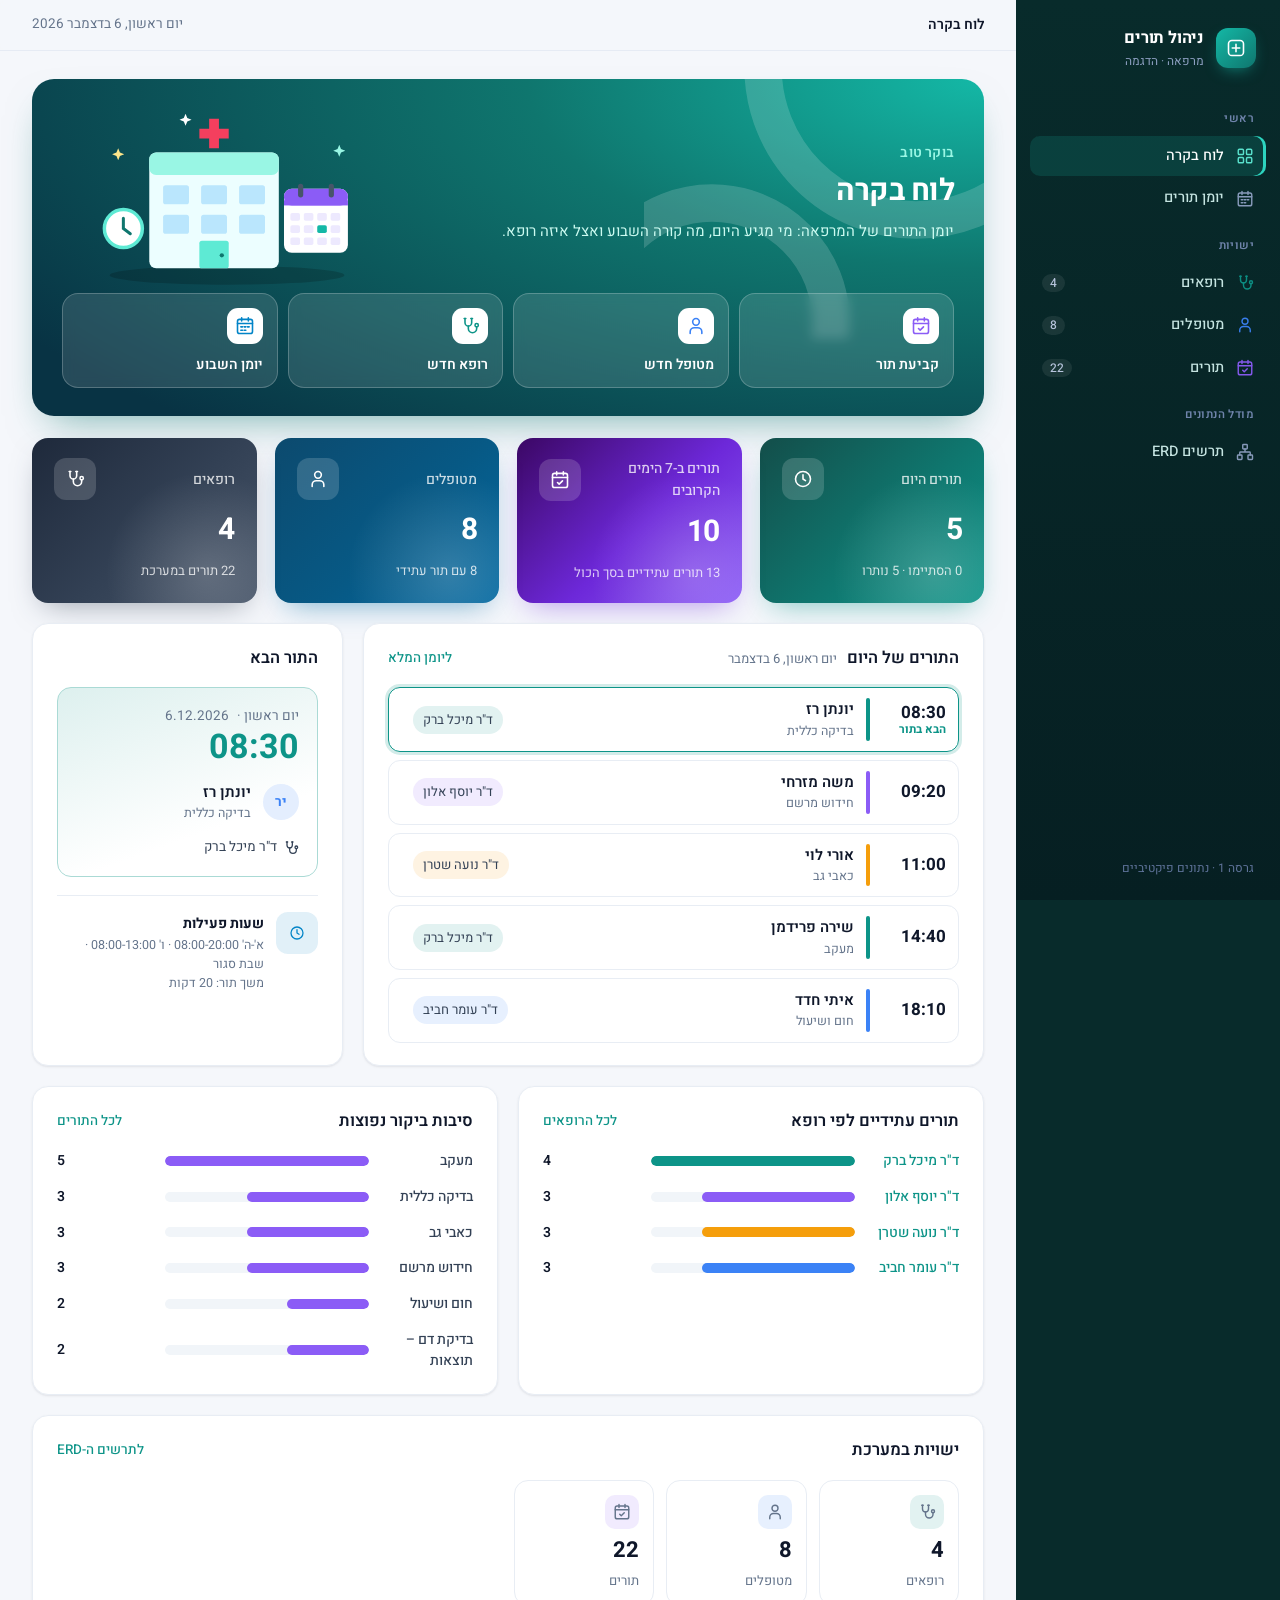
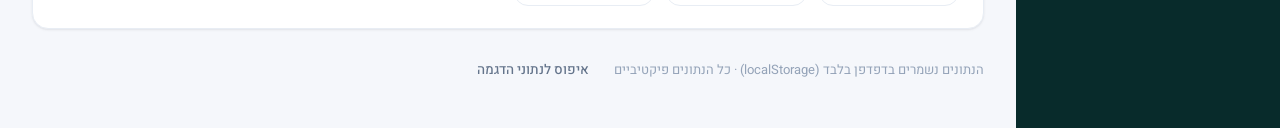
==== index.html @ 406b699a "אפליקציית ניהול תורים למרפאה (רופא, מטופל, תור) + תרשים ERD Co-Authored-By: Claude Opus 5.5 <noreply" ====
<!DOCTYPE html>
<html lang="he" dir="rtl">
<head>
  <meta charset="UTF-8">
  <meta name="app-version" content="1">
  <meta name="viewport" content="width=device-width, initial-scale=1">
  <title>ניהול תורים – מרפאה</title>
  <link rel="preconnect" href="https://fonts.googleapis.com">
  <link rel="preconnect" href="https://fonts.gstatic.com" crossorigin>
  <link href="https://fonts.googleapis.com/css2?family=Heebo:wght@400;500;600;700&display=swap" rel="stylesheet">
  <link rel="stylesheet" href="assets/style.css?v=1">
  <link rel="icon" href="data:image/svg+xml,%3Csvg xmlns='http://www.w3.org/2000/svg' viewBox='0 0 24 24'%3E%3Crect width='24' height='24' rx='6' fill='%230d9488'/%3E%3Cpath d='M12 6.5v11M6.5 12h11' stroke='white' stroke-width='2.6' stroke-linecap='round'/%3E%3C/svg%3E">
</head>
<body>
<div class="app">
  <aside class="sidebar" id="sidebar"></aside>
  <div class="scrim"></div>
  <div class="main">
    <header class="header">
      <button class="icon-btn menu-btn" id="menuBtn" type="button" aria-label="תפריט"></button>
      <nav class="crumbs" id="crumbs"></nav>
      <span class="spacer"></span>
      <span class="today" id="today"></span>
    </header>
    <main class="content" id="view"></main>
  </div>
</div>

<dialog id="dlg">
  <form id="dlgForm" novalidate>
    <div class="dlg-head"><span class="tile" id="dlgTile"></span><h3 id="dlgTitle" tabindex="-1" autofocus style="outline:none"></h3></div>
    <div class="dlg-body" id="dlgBody"></div>
    <div class="dlg-foot">
      <button class="btn primary" type="submit" id="dlgSave">שמירה</button>
      <button class="btn ghost" type="button" id="dlgCancel">ביטול</button>
      <span class="form-msg" id="formMsg" role="alert"></span>
      <span class="more-hint" aria-hidden="true">גללו לשדות נוספים ↓</span>
    </div>
  </form>
</dialog>
<div class="toast" id="toast" role="status"></div>

<script src="assets/schema.js?v=1"></script>
<script src="assets/illustrations.js?v=1"></script>
<script src="assets/shell.js?v=1"></script>
<script src="assets/app.js?v=1"></script>
</body>
</html>
---- assets/style.css ----
[hidden]{display:none!important}
:root{
  --bg:#f5f7fb; --surface:#fff; --ink:#0f172a; --ink-2:#334155; --muted:#64748b; --faint:#94a3b8;
  --line:#e8edf4; --line-2:#dbe3ee;
  --side:#0b1730; --side-2:#13254a; --side-ink:#c7d2e6;
  --primary:#2563eb; --primary-600:#1d4ed8; --primary-50:#eff5ff;
  --good:#16a34a; --bad:#e11d48; --warn:#d97706;
  --r:16px; --r-sm:10px;
  --sh-1:0 1px 2px rgba(15,23,42,.04),0 1px 3px rgba(15,23,42,.06);
  --sh-2:0 4px 24px -6px rgba(15,23,42,.10),0 2px 6px rgba(15,23,42,.04);
  --side-w:264px;
}
*{box-sizing:border-box}
html,body{margin:0;height:100%}
body{font-family:"Heebo",system-ui,-apple-system,"Segoe UI",Arial,sans-serif;background:var(--bg);color:var(--ink);
  direction:rtl;text-align:right;font-size:15px;line-height:1.55;-webkit-font-smoothing:antialiased}
a{color:var(--primary);text-decoration:none}
button,input,select{font:inherit;color:inherit}
.ltr{direction:ltr;unicode-bidi:isolate;display:inline-block}
.muted{color:var(--muted)}
.num{font-variant-numeric:tabular-nums}

/* ================= App shell ================= */
.app{display:grid;grid-template-columns:var(--side-w) 1fr;min-height:100vh;min-height:100dvh;background:linear-gradient(to left,var(--side) var(--side-w),transparent var(--side-w))}
.sidebar{background:linear-gradient(180deg,var(--side) 0%,#0d1d3d 100%);color:var(--side-ink);
  position:sticky;top:0;height:100vh;height:100dvh;overflow-y:auto;overscroll-behavior:contain;padding:22px 14px;display:flex;flex-direction:column;gap:2px}
.brand{display:flex;align-items:center;gap:12px;color:#fff;padding:4px 10px 22px}
.brand-mark{width:40px;height:40px;border-radius:12px;display:grid;place-items:center;color:#fff;
  background:linear-gradient(135deg,#3b82f6,#6366f1);box-shadow:0 6px 18px -4px rgba(59,130,246,.55)}
.brand b{display:block;font-size:16.5px;font-weight:700;letter-spacing:-.2px}
.brand small{display:block;font-size:12px;color:#8ea0c2}
.nav-sec{font-size:11.5px;font-weight:600;letter-spacing:.4px;color:#6f84ab;padding:16px 12px 6px}
.nav-item{display:flex;align-items:center;gap:12px;padding:9px 12px;border-radius:10px;color:var(--side-ink);font-weight:500;font-size:14.5px;transition:background .15s,color .15s}
.nav-item:hover{background:rgba(255,255,255,.06);color:#fff}
.nav-item.active{background:rgba(59,130,246,.16);color:#fff;box-shadow:inset -3px 0 0 #60a5fa}
.nav-ic{display:grid;place-items:center;color:var(--c,#8ea0c2);opacity:.95}
.nav-item.active .nav-ic{color:#93c5fd}
.nav-count{margin-inline-start:auto;font-size:12px;background:rgba(255,255,255,.08);color:#b8c5dd;border-radius:999px;padding:0 8px;font-variant-numeric:tabular-nums}
.side-foot{margin-top:auto;font-size:12px;color:#5f739a;padding:18px 12px 0}

.main{min-width:0;display:flex;flex-direction:column}
.header{position:sticky;top:0;z-index:15;display:flex;align-items:center;gap:14px;padding:14px 32px;
  background:rgba(245,247,251,.82);backdrop-filter:saturate(1.4) blur(10px);-webkit-backdrop-filter:saturate(1.4) blur(10px);border-bottom:1px solid rgba(219,227,238,.6)}
.crumbs{display:flex;align-items:center;gap:6px;font-size:14px;color:var(--muted);min-width:0}
.crumbs a{color:var(--muted)} .crumbs a:hover{color:var(--ink)}
.crumbs b{color:var(--ink);font-weight:600;white-space:nowrap;overflow:hidden;text-overflow:ellipsis}
.crumbs svg{transform:scaleX(-1);color:var(--faint)}
.header .spacer{flex:1}
.today{font-size:13.5px;color:var(--muted)}
.menu-btn{display:none}
.content{padding:28px 32px 40px;max-width:1360px;width:100%}
.scrim{display:none}

/* ================= Typography / page head ================= */
.page-head{display:flex;align-items:flex-end;gap:16px;flex-wrap:wrap;margin-bottom:22px}
.page-head h1{margin:0;font-size:28px;font-weight:700;letter-spacing:-.4px;line-height:1.2}
.page-head p{margin:6px 0 0;color:var(--muted);max-width:760px}
.page-head .actions{margin-inline-start:auto;display:flex;gap:10px;align-items:center;flex-wrap:wrap}
.eyebrow{display:inline-flex;align-items:center;gap:8px;font-size:13px;font-weight:600;color:var(--c,var(--primary));margin-bottom:6px}
.eyebrow .tile{width:28px;height:28px}

/* ================= Cards ================= */
.card{background:var(--surface);border:1px solid var(--line);border-radius:var(--r);box-shadow:var(--sh-1);padding:22px 24px;margin-bottom:20px}
.card-head{display:flex;align-items:center;gap:10px;margin-bottom:16px}
.card-head h2{margin:0;font-size:16.5px;font-weight:600}
.card-head .sub{font-size:13px;color:var(--muted)}
.card-head .more{margin-inline-start:auto;font-size:13.5px;font-weight:500}
.card.flush{padding:0;overflow:hidden}
.tile{width:42px;height:42px;border-radius:12px;display:grid;place-items:center;flex:none;
  color:var(--c,var(--primary));background:color-mix(in srgb,var(--c,var(--primary)) 12%,#fff)}

/* KPI */
.kpis{display:grid;grid-template-columns:repeat(4,minmax(0,1fr));gap:18px;margin-bottom:20px}
.kpi{background:var(--surface);border:1px solid var(--line);border-radius:var(--r);box-shadow:var(--sh-1);padding:20px 22px;display:flex;flex-direction:column;gap:14px;color:var(--ink);position:relative;overflow:hidden}
a.kpi:hover{box-shadow:var(--sh-2);border-color:var(--line-2)}
.kpi .top{display:flex;align-items:center;justify-content:space-between}
.kpi .lbl{color:var(--muted);font-size:14px;font-weight:500}
.kpi .val{font-size:30px;font-weight:700;letter-spacing:-.6px;line-height:1.1;font-variant-numeric:tabular-nums}
.kpi .foot{font-size:13px;color:var(--muted)}
.kpi.hero{background:linear-gradient(135deg,#1e3a8a 0%,#2563eb 55%,#4f46e5 100%);color:#fff;border:0;box-shadow:0 12px 30px -12px rgba(37,99,235,.6)}
.kpi.hero .lbl,.kpi.hero .foot{color:rgba(255,255,255,.78)}
.kpi.hero .tile{background:rgba(255,255,255,.16);color:#fff}
.kpi.hero::after{content:"";position:absolute;inset:auto -60px -80px auto;width:220px;height:220px;border-radius:50%;background:radial-gradient(circle,rgba(255,255,255,.18),transparent 65%)}

.grid{display:grid;gap:20px}
.grid.c2{grid-template-columns:1fr 1fr}
.grid.c32{grid-template-columns:3fr 2fr}

/* entity strip */
.ent-strip{display:grid;grid-template-columns:repeat(6,minmax(0,1fr));gap:12px}
.ent-chip{display:flex;flex-direction:column;gap:10px;padding:14px;border:1px solid var(--line);border-radius:14px;color:var(--ink);transition:.15s}
.ent-chip:hover{border-color:color-mix(in srgb,var(--c) 40%,#fff);background:color-mix(in srgb,var(--c) 4%,#fff)}
.ent-chip .tile{width:34px;height:34px;border-radius:10px}
.ent-chip b{font-size:22px;font-weight:700;line-height:1}
.ent-chip span{font-size:13px;color:var(--muted)}

/* bars */
.bars{display:flex;flex-direction:column;gap:14px}
.bar-row{display:grid;grid-template-columns:92px 1fr auto;align-items:center;gap:12px;font-size:14px}
.bar-row .name{color:var(--ink-2);font-weight:500}
.bar-track{display:block;height:10px;background:#f1f5f9;border-radius:999px;overflow:hidden}
.bar-fill{display:block;height:100%;border-radius:999px;background:var(--c,var(--primary));min-width:4px;transition:width .6s cubic-bezier(.2,.8,.2,1)}
.bar-row .v{font-weight:600;font-variant-numeric:tabular-nums;min-width:96px;text-align:left}
.bar-row:hover .bar-fill{filter:brightness(.92)}

/* people list */
.plist{display:flex;flex-direction:column}
.prow{display:flex;align-items:center;gap:12px;padding:11px 0;border-top:1px solid var(--line);color:var(--ink)}
.prow:first-child{border-top:0}
.prow:hover .pname{color:var(--primary)}
.pname{font-weight:600}
.psub{font-size:12.5px;color:var(--muted)}
.prow .amt{margin-inline-start:auto;font-weight:600;font-variant-numeric:tabular-nums}
.avatar{width:36px;height:36px;border-radius:50%;display:grid;place-items:center;font-size:13.5px;font-weight:700;flex:none;
  color:var(--c,#3b82f6);background:color-mix(in srgb,var(--c,#3b82f6) 14%,#fff)}

/* ================= Buttons & inputs ================= */
.btn{border:1px solid var(--line-2);background:#fff;color:var(--ink);padding:9px 16px;border-radius:var(--r-sm);cursor:pointer;font-weight:500;font-size:14.5px;
  display:inline-flex;align-items:center;gap:8px;box-shadow:var(--sh-1);transition:.15s;white-space:nowrap}
.btn:hover{background:#f8fafc;border-color:#cbd5e1}
.btn.primary{background:var(--primary);border-color:var(--primary);color:#fff;box-shadow:0 4px 12px -4px rgba(37,99,235,.55)}
.btn.primary:hover{background:var(--primary-600)}
.btn.danger{color:var(--bad)} .btn.danger:hover{background:#fff1f2;border-color:#fecdd3}
.btn.sm{padding:6px 12px;font-size:13.5px}
.btn.ghost{background:transparent;box-shadow:none;border-color:transparent;color:var(--muted)}
.btn.ghost:hover{background:#eef2f7;color:var(--ink)}
.icon-btn{border:0;background:transparent;cursor:pointer;width:34px;height:34px;border-radius:9px;color:var(--faint);display:inline-grid;place-items:center;transition:.15s}
.icon-btn:hover{background:#eef2f7;color:var(--ink)}
.icon-btn.del:hover{background:#fff1f2;color:var(--bad)}
.search{position:relative;display:flex}
.search input{border:1px solid var(--line-2);border-radius:var(--r-sm);padding:9px 40px 9px 14px;min-width:260px;background:#fff;box-shadow:var(--sh-1);outline:0;transition:.15s}
.search input:focus{border-color:#93b4f5;box-shadow:0 0 0 4px rgba(37,99,235,.12)}
.search svg{position:absolute;right:13px;top:50%;transform:translateY(-50%);color:var(--faint)}

/* ================= Tables ================= */
.table-wrap{overflow-x:auto}
table.data{width:100%;border-collapse:separate;border-spacing:0;font-size:14.5px}
table.data th{background:#f8fafc;color:var(--muted);font-weight:600;font-size:12.5px;letter-spacing:.2px;text-align:right;padding:12px 18px;border-bottom:1px solid var(--line);white-space:nowrap}
table.data td{padding:13px 18px;border-bottom:1px solid var(--line);white-space:nowrap;vertical-align:middle}
table.data tbody tr:last-child td{border-bottom:0}
table.data tbody tr[data-go]{cursor:pointer;transition:background .12s}
table.data tbody tr[data-go]:hover{background:#f8fbff}
table.data td.actions{width:1%;text-align:left}
table.data td.actions .icon-btn{opacity:.55;transition:.15s}
table.data tr:hover td.actions .icon-btn,table.data td.actions .icon-btn:focus-visible{opacity:1}
.card table.data th:first-child,.card table.data td:first-child{padding-inline-start:24px}
.cell-main{display:flex;align-items:center;gap:10px;font-weight:600}
.key-ic{font-size:10px;border-radius:5px;padding:1px 5px;margin-inline-start:6px;font-weight:700;letter-spacing:.3px;vertical-align:1px}
.key-ic.pk{background:#fef3c7;color:#92400e}
.key-ic.fk{background:#e0e7ff;color:#3730a3}
.chip{display:inline-flex;align-items:center;gap:6px;color:var(--ink-2);font-size:14px;font-weight:500;padding:3px 10px 3px 12px;border-radius:999px;background:#f1f5f9;border:1px solid transparent;transition:.15s}
.chip::before{content:"";width:7px;height:7px;border-radius:50%;background:var(--c,#94a3b8)}
.chip:hover{border-color:color-mix(in srgb,var(--c) 45%,#fff);background:color-mix(in srgb,var(--c) 7%,#fff)}
.tag{display:inline-flex;align-items:center;gap:6px;font-size:13px;font-weight:500;padding:2px 10px;border-radius:999px;background:#f1f5f9;color:var(--ink-2)}
.tag.ok{background:#ecfdf3;color:#15803d}.tag.ok::before,.tag.bad::before,.tag.mid::before{content:"";width:6px;height:6px;border-radius:50%;background:currentColor}
.tag.bad{background:#fff1f2;color:#be123c}.tag.mid{background:#fffbeb;color:#b45309}
.pos{color:var(--good)} .neg{color:var(--bad)}
.empty{padding:44px;text-align:center;color:var(--muted)}
.count-pill{font-size:12.5px;background:#f1f5f9;color:var(--muted);padding:2px 10px;border-radius:999px;font-weight:500}
.rel-badges{display:flex;gap:8px;flex-wrap:wrap;margin-top:12px}
.rel-badge{font-size:13px;background:#fff;border:1px solid var(--line-2);border-radius:999px;padding:3px 12px;color:var(--ink-2)}
.rel-badge b{color:var(--ink);font-weight:600}

/* ================= Detail ================= */
.detail-hero{display:flex;align-items:center;gap:18px}
.detail-hero .avatar,.detail-hero .tile{width:56px;height:56px;border-radius:16px;font-size:20px}
.attr-grid{display:grid;grid-template-columns:repeat(auto-fill,minmax(200px,1fr));gap:0;border:1px solid var(--line);border-radius:12px;overflow:hidden}
.attr{padding:14px 18px;border-bottom:1px solid var(--line);border-inline-start:1px solid var(--line);margin-inline-start:-1px;margin-bottom:-1px}
.attr .k{font-size:12.5px;color:var(--muted);margin-bottom:3px}
.attr .v{font-weight:500;font-size:15.5px}

/* ================= Dialog ================= */
dialog{border:0;border-radius:20px;padding:0;width:min(580px,94vw);--dlg-max:90vh;max-height:var(--dlg-max);box-shadow:0 30px 80px -20px rgba(15,23,42,.45);overflow:hidden}
@supports (height:1svh){dialog{--dlg-max:90svh}}
dialog>form{display:flex;flex-direction:column;max-height:var(--dlg-max)}
dialog::backdrop{background:rgba(15,23,42,.45);backdrop-filter:blur(3px)}
dialog[open]{animation:pop .18s ease-out}
@keyframes pop{from{opacity:0;transform:translateY(8px) scale(.98)}to{opacity:1;transform:none}}
.dlg-head{padding:22px 26px 6px;display:flex;align-items:center;gap:12px}
.dlg-head h3{margin:0;font-size:19px}
.dlg-body{padding:16px 26px 20px;display:grid;grid-template-columns:1fr 1fr;gap:14px 18px;flex:1 1 auto;min-height:0;overflow-y:auto;-webkit-overflow-scrolling:touch;overscroll-behavior:contain}
.dlg-foot{padding:14px 26px 20px;display:flex;gap:10px;align-items:center;flex-wrap:wrap;position:relative;background:#fff;border-top:1px solid transparent;transition:border-color .2s}
dialog.has-more .dlg-foot{border-top-color:var(--line)}
dialog.has-more .dlg-foot::before{content:"";position:absolute;inset:-36px 0 auto 0;height:36px;background:linear-gradient(to top,rgba(255,255,255,.96),rgba(255,255,255,0));pointer-events:none}
.more-hint{display:none;position:absolute;top:-30px;left:50%;transform:translateX(-50%);font-size:12px;font-weight:600;color:var(--primary);background:#eff5ff;border-radius:999px;padding:2px 10px;pointer-events:none}
dialog.has-more .more-hint{display:block}
.field{display:flex;flex-direction:column;gap:6px}
.field label{font-size:13.5px;font-weight:600;color:var(--ink-2)}
.field label .req{color:var(--bad)}
.field input,.field select{border:1px solid var(--line-2);border-radius:10px;padding:10px 12px;background:#fff;width:100%;min-height:44px;outline:0;transition:.15s}
.field select{-webkit-appearance:none;appearance:none;padding-left:36px;cursor:pointer;
  background:#fff url("data:image/svg+xml,%3Csvg xmlns='http://www.w3.org/2000/svg' width='16' height='16' viewBox='0 0 24 24' fill='none' stroke='%2394a3b8' stroke-width='2' stroke-linecap='round'%3E%3Cpath d='m6 9 6 6 6-6'/%3E%3C/svg%3E") no-repeat left 12px center}
.field input:focus,.field select:focus{border-color:#93b4f5;box-shadow:0 0 0 4px rgba(37,99,235,.12)}
.field input[readonly],.field select:disabled{background:#f8fafc;color:var(--muted)}
.field .hint{font-size:12px;color:var(--faint)}
.field .err{font-size:12.5px;color:var(--bad)}
.form-msg{margin-inline-start:auto;align-self:center;color:var(--bad);font-size:14px;font-weight:600}
.field.invalid input,.field.invalid select{border-color:#fda4af;background-color:#fff5f6}
.field.invalid input:focus,.field.invalid select:focus{box-shadow:0 0 0 4px rgba(225,29,72,.12)}
.field .err:empty{display:none}
.field .err{font-weight:500}
dialog.shake{animation:shake .35s}
@keyframes shake{20%,60%{transform:translateX(-6px)}40%,80%{transform:translateX(6px)}}

/* ================= Toast ================= */
.toast{position:fixed;bottom:26px;left:50%;transform:translate(-50%,16px);background:#0f172a;color:#fff;padding:12px 20px;border-radius:12px;opacity:0;pointer-events:none;transition:.25s;z-index:60;max-width:92vw;box-shadow:var(--sh-2);font-size:14.5px}
.toast.show{opacity:1;transform:translate(-50%,0)}
.toast.err{background:#9f1239}

.foot-note{display:flex;gap:12px;align-items:center;flex-wrap:wrap;color:var(--faint);font-size:13px;padding:4px 0 0}

/* ================= ERD ================= */
.erd-toolbar{display:flex;gap:8px;align-items:center;flex-wrap:wrap;margin-bottom:14px}
.erd-legend{display:flex;flex-wrap:wrap;gap:10px 22px;align-items:center;font-size:13.5px;color:var(--muted)}
.erd-legend .item{display:flex;align-items:center;gap:8px}
.erd-toolbar .spacer{flex:1}
.erd-canvas{overflow:auto;border:1px solid var(--line);border-radius:14px;
  background:radial-gradient(circle,#dde5f0 1px,transparent 1.2px) 0 0/22px 22px,#fafcff}
.erd-canvas svg{display:block;margin:0 auto}
.sel-bar{display:flex;align-items:center;gap:12px;margin-top:14px;font-size:14px;color:var(--muted);min-height:34px}
.sel-bar .dot{width:8px;height:8px;border-radius:50%;background:var(--primary);flex:none}
svg .ent rect.box{stroke-width:2.2}
svg .ent text{font-weight:700;font-size:16px}
svg .rel polygon{stroke-width:2.2}
svg .rel text{font-size:14px;font-weight:700}
svg .attr ellipse{stroke-width:1.8}
svg .attr text{font-size:13px;fill:#1f2a1a}
svg .attr.pk text{text-decoration:underline;font-weight:700;fill:#0f172a}
svg .ln{stroke:#555;stroke-width:2.2;fill:none}
svg .ln.attr-ln{stroke:#cfcfcf;stroke-width:1.3}
svg .card-b rect{fill:#0f172a}
svg .card-b text{font-size:11.5px;font-weight:700;fill:#fff}
svg .role{font-size:13px;fill:#2b4f9e;font-style:italic;font-weight:500}
svg .mm{direction:ltr;unicode-bidi:bidi-override;font-size:15px;font-weight:700;fill:#a2332a;paint-order:stroke;stroke:#fbfcfe;stroke-width:4px;stroke-linejoin:round}
.rel-type.mmc{background:#fdf0ee;color:#a2332a;unicode-bidi:bidi-override}
svg g.clickable{cursor:pointer}
svg g.clickable:hover rect.box,svg g.clickable:hover polygon{filter:brightness(.96)}
svg.focus .dim{opacity:.12;transition:opacity .2s}
svg.no-attrs .attr,svg.no-attrs .attr-ln{display:none}
.schema-grid{display:grid;grid-template-columns:repeat(auto-fill,minmax(260px,1fr));gap:16px}
.schema-tbl{border:1px solid var(--line);border-radius:14px;overflow:hidden;background:#fff}
.schema-tbl .h{padding:12px 16px;display:flex;align-items:center;gap:10px;border-bottom:1px solid var(--line);background:color-mix(in srgb,var(--c) 6%,#fff)}
.schema-tbl .h .tile{width:30px;height:30px;border-radius:9px}
.schema-tbl .h b{font-size:15px}
.schema-tbl .h small{margin-inline-start:auto;color:var(--faint);font-size:11.5px;letter-spacing:.4px;direction:ltr}
.schema-tbl ul{list-style:none;margin:0;padding:6px 0}
.schema-tbl li{padding:7px 16px;display:flex;gap:6px;align-items:center;font-size:14px}
.schema-tbl li .key-ic{margin:0}
.schema-tbl li .ref{margin-inline-start:auto;font-size:12.5px;color:var(--faint)}
.rel-type{font-size:12.5px;font-weight:600;padding:2px 9px;border-radius:6px;background:#eef2ff;color:#4338ca;direction:ltr;display:inline-block}
table.rels td{white-space:normal;vertical-align:top}
.ent-pair{display:flex;align-items:center;gap:6px;flex-wrap:wrap}

/* ================= Responsive ================= */
@media (max-width:1180px){
  .kpis{grid-template-columns:repeat(2,minmax(0,1fr))}
  .ent-strip{grid-template-columns:repeat(3,minmax(0,1fr))}
  .grid.c32{grid-template-columns:1fr}
}
@media (max-width:900px){
  .app{grid-template-columns:1fr;background:none;overflow-x:clip}
  .sidebar{position:fixed;inset:0 0 0 auto;width:min(290px,84vw);z-index:40;transform:translateX(105%);transition:transform .25s ease;box-shadow:-10px 0 40px rgba(0,0,0,.25)}
  .app.nav-open .sidebar{transform:none}
  .app.nav-open .scrim{display:block;position:fixed;inset:0;background:rgba(15,23,42,.4);z-index:35}
  .menu-btn{display:inline-grid}
  .header{padding:12px 16px}
  .today{display:none}
  .content{padding:18px 16px 32px}
  .grid.c2{grid-template-columns:1fr}
  .page-head h1{font-size:23px}
  .page-head .actions{width:100%}
  .page-head .actions .search{flex:1}
  .search input{min-width:0;width:100%}
  .dlg-body{grid-template-columns:1fr}
  .card{padding:18px}
}
@media (max-width:560px){
  .kpis{grid-template-columns:1fr 1fr;gap:12px}
  .kpi{padding:16px}
  .kpi .val{font-size:22px}
  .ent-strip{grid-template-columns:repeat(2,minmax(0,1fr))}
  .bar-row{grid-template-columns:72px 1fr auto}
  .bar-row .v{min-width:0}
}

/* ================= FX card ================= */
.grid.c3{grid-template-columns:1fr 1fr 1fr}
.fx-list{display:flex;flex-direction:column}
.fx-row{display:flex;align-items:center;gap:12px;padding:10px 0;border-top:1px solid var(--line)}
.fx-row:first-child{border-top:0;padding-top:0}
.fx-sym{width:36px;height:36px;border-radius:10px;display:grid;place-items:center;font-weight:700;font-size:16px;color:#1d4ed8;background:#eff5ff;flex:none}
.fx-name{font-weight:600;font-size:14.5px}
.fx-rate{margin-inline-start:auto;font-weight:700;font-size:17px}
.fx-exp{margin-top:12px;padding:10px 12px;background:#f8fafc;border-radius:10px;font-size:13.5px}
.fx-foot{margin-top:12px;font-size:12.5px;color:var(--muted);line-height:1.7}
.fx-foot .faint{color:var(--faint)} .fx-foot a{color:var(--muted);text-decoration:underline}
.live{margin-inline-start:auto;font-size:12px;font-weight:600;color:var(--muted);display:inline-flex;align-items:center;gap:6px}
.live::before{content:"";width:9px;height:9px;border-radius:50%}
.live.on::before{background:#22c55e;box-shadow:0 0 0 4px rgba(34,197,94,.18);animation:pulse 2s infinite}
.live.off::before{background:#ef4444;box-shadow:0 0 0 4px rgba(239,68,68,.16)}
@keyframes pulse{50%{box-shadow:0 0 0 7px rgba(34,197,94,0)}}
.skel{display:inline-block;width:64px;height:14px;border-radius:6px;background:linear-gradient(90deg,#eef2f7,#f8fafc,#eef2f7);background-size:200% 100%;animation:sk 1.2s infinite}
@keyframes sk{to{background-position:-200% 0}}
@media (max-width:1180px){.grid.c3{grid-template-columns:1fr 1fr}.grid.c3 .fx-card{grid-column:1/-1}}
@media (max-width:900px){.grid.c3{grid-template-columns:1fr}}

.field.valid input,.field.valid select{border-color:#86efac}
.field.valid label::after{content:" ✓";color:#16a34a;font-weight:700}
.upd-bar{position:fixed;top:12px;left:50%;transform:translateX(-50%);z-index:80;background:#0f172a;color:#fff;border-radius:12px;padding:8px 10px 8px 16px;display:flex;gap:12px;align-items:center;box-shadow:var(--sh-2);font-size:14px;max-width:94vw}
@media (max-width:900px){
  /* בנייד: חלון צמוד לראש המסך, בגובה החלק הגלוי בלבד (svh = בלי סרגלי הדפדפן),
     כך שכפתורי השמירה לעולם לא מוסתרים מאחורי סרגל הכתובות של Safari */
  dialog{width:calc(100vw - 16px);max-width:calc(100vw - 16px);margin:8px auto auto;border-radius:18px;--dlg-max:calc(100vh - 16px)}
  @supports (height:1svh){dialog{--dlg-max:calc(100svh - 16px)}}
  .dlg-head{padding:16px 18px 4px}.dlg-body{padding:12px 18px 18px}.dlg-foot{padding:12px 18px 14px}
  .dlg-foot .btn.primary{flex:1;justify-content:center}
  .form-msg{flex-basis:100%;order:-1;margin:0}
}

/* ---- iOS Safari: שדות תאריך ובחירה ---- */
.field input,.field select{min-width:0;max-width:100%;box-sizing:border-box}
.field input[type="date"]{-webkit-appearance:none;appearance:none;display:block;min-height:44px;line-height:1.4;text-align:right}
.field input[type="date"]::-webkit-date-and-time-value{text-align:right;margin:0}
.field input[type="date"]::-webkit-calendar-picker-indicator{margin:0}
.field{min-width:0}
.dlg-body{scroll-padding:12px}
@media (max-width:900px){
  .toast{bottom:auto;top:12px;transform:translate(-50%,-16px)}
  .toast.show{transform:translate(-50%,0)}
  .sidebar{padding-bottom:40px}
  .content{padding-bottom:72px}
  .field input,.field select{font-size:16px}   /* מונע זום אוטומטי של iOS בעת הקלדה */
}

/* ================= Responsive tables ================= */
table.data td{white-space:normal;overflow-wrap:anywhere}
table.data td .num,table.data td.num,table.data .chip,table.data .tag,table.data .rel-type{white-space:nowrap;overflow-wrap:normal}
table.data th{white-space:normal}
@media (max-width:1500px){.grid.c32{grid-template-columns:1fr}}
@media (max-width:1180px) and (min-width:901px){:root{--side-w:224px}.content{padding:24px 22px 40px}}
@media (max-width:1280px){table.data .chip{white-space:normal;text-align:right}}
@media (max-width:1100px){
  table.data th,table.data td{padding:10px 9px}
  .card table.data th:first-child,.card table.data td:first-child{padding-inline-start:18px}
}
/* מסך צר: כל שורה הופכת לכרטיס – שם העמודה מימין והערך לידו */
@media (max-width:700px){
  /* במסך צר הכותרות הופכות לשורת "צ'יפים" למיון */
  table.data thead{display:block;border-bottom:1px solid var(--line);background:#f8fafc}
  table.data thead tr{display:flex;flex-wrap:wrap;gap:6px;padding:10px 14px}
  table.data thead th,.card table.data thead th:first-child{display:inline-flex;align-items:center;border:0;padding:4px 10px;border-radius:999px;background:#fff;border:1px solid var(--line);font-size:12px}
  table.data thead th:empty{display:none}
  table.data,table.data tbody,table.data tr,table.data td{display:block;width:100%}
  table.data tbody tr{padding:12px 16px;border-bottom:1px solid var(--line)}
  table.data tbody tr:last-child{border-bottom:0}
  table.data td,.card table.data td:first-child{border:0;padding:4px 0;display:grid;grid-template-columns:minmax(92px,34%) 1fr;gap:10px;align-items:center;text-align:right}
  table.data td::before{content:attr(data-label);color:var(--muted);font-size:13px;font-weight:500}
  table.data td[data-label=""]{display:flex;gap:4px}
  table.data td[data-label=""]::before{display:none}
  table.data td.actions{opacity:1;width:100%;justify-content:flex-start;margin-top:4px}
  table.data td>*{min-width:0;justify-self:start}
  table.rels td{grid-template-columns:1fr}
  table.rels td::before{font-size:12px}
}

table.data td.actions{white-space:nowrap}
.header .menu-btn{display:none}
@media (max-width:900px){.header .menu-btn{display:inline-grid}}

/* ---- sorting ---- */
table.data th.sortable{cursor:pointer;user-select:none;position:relative}
table.data th.sortable:hover{color:var(--ink);background:#f1f5f9}
table.data th.sortable::after{content:"↕";margin-inline-start:6px;font-size:11px;opacity:.35}
table.data th.sort-asc::after{content:"↑";opacity:1;color:var(--primary)}
table.data th.sort-desc::after{content:"↓";opacity:1;color:var(--primary)}
table.data th.sort-asc,table.data th.sort-desc{color:var(--ink)}
table.data th.sortable:focus-visible{outline:2px solid #93b4f5;outline-offset:-2px}
/* ---- nav sub item ---- */
/* ---- transfer ---- */
.field.full,.xfer-preview.full{grid-column:1/-1}
.xfer-preview{background:#f8fafc;border:1px solid var(--line);border-radius:12px;padding:12px 14px}
.xfer-flow{display:flex;align-items:center;justify-content:space-between;gap:10px}
.xfer-flow span{display:flex;flex-direction:column}
.xfer-flow b{font-size:17px;font-variant-numeric:tabular-nums}
.xfer-flow small{color:var(--muted);font-size:12.5px}
.xfer-flow .arrow{font-size:20px;color:var(--faint)}
.xfer-preview .psub{margin-top:6px}
/* העברה: "לחשבון" ממוקם בדיוק מתחת ל"מחשבון" (באותה עמודה); dense ממלא את המקום הפנוי בעמודה השנייה */
@media (min-width:901px){
  .dlg-body{grid-auto-flow:row dense}
  .dlg-body [data-field="toAccountNo"]{grid-column:2}
}

/* ================= Visual layer ================= */
/* welcome banner */
.welcome{position:relative;overflow:hidden;border-radius:22px;padding:28px 30px;margin-bottom:22px;color:#fff;
  background:radial-gradient(120% 140% at 100% 0%,#3b82f6 0%,#1d4ed8 38%,#1e1b4b 100%);box-shadow:0 18px 40px -18px rgba(30,64,175,.6);
  display:flex;flex-wrap:wrap;align-items:flex-end;justify-content:space-between;gap:22px}
.welcome .wl-text{position:relative;z-index:1}
.welcome .wl-greet{font-size:14px;font-weight:600;color:#bfdbfe;letter-spacing:.2px}
.welcome h1{margin:4px 0 6px;font-size:30px;letter-spacing:-.5px}
.welcome p{margin:0;color:#dbeafe;max-width:520px}
.wl-art{position:absolute;inset:auto 0 0 auto;width:340px;height:340px;left:-60px;top:-80px;opacity:.16;pointer-events:none}
.wl-art circle{fill:none;stroke:#fff;stroke-width:22}
.qa{position:relative;z-index:1;display:grid;grid-template-columns:repeat(4,minmax(0,1fr));gap:10px}
.qa-btn{display:flex;flex-direction:column;align-items:flex-start;gap:10px;min-width:118px;padding:14px 14px 12px;border-radius:16px;cursor:pointer;
  border:1px solid rgba(255,255,255,.22);background:rgba(255,255,255,.12);color:#fff;font-weight:600;font-size:14px;text-align:right;
  backdrop-filter:blur(6px);-webkit-backdrop-filter:blur(6px);transition:transform .15s,background .15s}
.qa-btn:hover{background:rgba(255,255,255,.2);transform:translateY(-2px)}
.qa-btn .tile{width:36px;height:36px;border-radius:11px;background:#fff}
/* grids */
.grid.c21{grid-template-columns:2fr 1fr}
.grid.c12{grid-template-columns:minmax(300px,1fr) 2fr;align-items:stretch;margin-bottom:20px}
.grid.c21,.grid.c2,.grid.c32{margin-bottom:0}
@media (max-width:1180px){.grid.c21,.grid.c12{grid-template-columns:1fr}.qa{grid-template-columns:repeat(2,minmax(0,1fr))}}
@media (max-width:560px){.welcome{padding:22px 18px}.welcome h1{font-size:24px}.qa{width:100%}.qa-btn{min-width:0}}
/* chart */
.chart{position:relative;width:100%}
.chart svg{display:block;overflow:visible}
.ch-grid{stroke:#eef2f7;stroke-width:1}
.ch-y,.ch-x{font-size:11.5px;fill:#94a3b8;font-family:inherit}
.ch-tick{stroke:#cbd5e1}
.ch-line{fill:none;stroke-width:2.2;stroke-linejoin:round}
.ch-dot{fill:#fff;stroke-width:2}
.ch-cross{stroke:#94a3b8;stroke-dasharray:3 3}
.ch-hot{stroke:#fff;stroke-width:3}
.ch-tip{position:absolute;transform:translate(-50%,-100%);background:#0f172a;color:#fff;border-radius:10px;padding:6px 10px;font-size:12.5px;
  pointer-events:none;white-space:nowrap;display:flex;flex-direction:column;align-items:center;box-shadow:var(--sh-2)}
.ch-tip b{font-size:14px;font-variant-numeric:tabular-nums}
.ch-tip span{color:#cbd5e1;font-size:11.5px}
/* bank cards */
.cards-row{display:grid;grid-template-columns:repeat(auto-fill,minmax(250px,1fr));gap:16px}
.bank-card{position:relative;overflow:hidden;display:flex;flex-direction:column;gap:2px;color:#fff;border-radius:18px;padding:18px 20px;min-height:168px;
  box-shadow:0 14px 30px -14px rgba(15,23,42,.5);transition:transform .18s,box-shadow .18s;isolation:isolate}
.bank-card:hover{transform:translateY(-3px);box-shadow:0 20px 36px -16px rgba(15,23,42,.55)}
.bank-card::before{content:"";position:absolute;width:240px;height:240px;border-radius:50%;left:-70px;bottom:-130px;background:rgba(255,255,255,.12);z-index:-1}
.bank-card::after{content:"";position:absolute;width:160px;height:160px;border-radius:50%;left:40px;top:-90px;background:rgba(255,255,255,.08);z-index:-1}
.bc-blue{background:linear-gradient(135deg,#1e40af,#3b82f6)}
.bc-teal{background:linear-gradient(135deg,#0f766e,#14b8a6)}
.bc-violet{background:linear-gradient(135deg,#5b21b6,#8b5cf6)}
.bc-slate{background:linear-gradient(135deg,#0f172a,#475569)}
.bc-top{display:flex;align-items:center;gap:8px;margin-bottom:10px}
.bc-type{font-weight:700;font-size:15px}
.bc-status{font-size:11.5px;font-weight:600;background:rgba(255,255,255,.22);padding:1px 8px;border-radius:999px}
.bc-chip{margin-inline-start:auto;width:34px;height:25px;border-radius:6px;background:linear-gradient(135deg,#fde68a,#d97706);opacity:.9}
.bc-label{font-size:12px;color:rgba(255,255,255,.75)}
.bc-bal{font-size:26px;font-weight:700;letter-spacing:-.4px;font-variant-numeric:tabular-nums}
.bc-no{margin-top:auto;font-size:14px;letter-spacing:2px;color:rgba(255,255,255,.85);text-align:right;font-variant-numeric:tabular-nums}
.bc-foot{display:flex;justify-content:space-between;gap:10px;font-size:12.5px;color:rgba(255,255,255,.8);margin-top:4px}
.bc-foot span:first-child{overflow:hidden;text-overflow:ellipsis;white-space:nowrap}
.bank-card.big{min-height:100%;padding:22px 24px}
.bank-card.big .bc-bal{font-size:32px}
.bc-wrap{display:flex}
.bc-wrap .bank-card{flex:1}
/* mini stats */
.mini-stats{display:grid;grid-template-columns:repeat(3,minmax(0,1fr));gap:14px;margin-bottom:20px}
.mini-stat{display:flex;align-items:center;gap:14px;background:#fff;border:1px solid var(--line);border-radius:16px;padding:16px 18px;box-shadow:var(--sh-1)}
.ms-v{font-size:21px;font-weight:700;font-variant-numeric:tabular-nums;line-height:1.2}
.ms-l{font-size:13px;color:var(--muted)}
@media (max-width:700px){.mini-stats{grid-template-columns:1fr}}
/* entrance animation */
@keyframes rise{from{opacity:0;transform:translateY(10px)}to{opacity:1;transform:none}}
.content>*{animation:rise .4s cubic-bezier(.2,.8,.2,1) both}
.content>*:nth-child(2){animation-delay:.04s}.content>*:nth-child(3){animation-delay:.08s}.content>*:nth-child(4){animation-delay:.12s}
.content>*:nth-child(5){animation-delay:.16s}.content>*:nth-child(n+6){animation-delay:.2s}
@media (prefers-reduced-motion:reduce){.content>*,.live.on::before{animation:none}.bank-card,.qa-btn{transition:none}}

/* ================= Illustrations ================= */
.illus{display:block;width:100%;height:100%}
/* welcome: text | illustration, quick actions below */
.welcome{display:grid;grid-template-columns:1fr minmax(220px,330px);grid-template-areas:"text art" "qa qa";align-items:center;gap:14px 24px}
.welcome .wl-text{grid-area:text}
.welcome .wl-illus{grid-area:art;position:relative;z-index:1;height:190px;margin:-8px 0 -10px}
.welcome .qa{grid-area:qa}
@media (max-width:700px){.welcome{grid-template-columns:1fr;grid-template-areas:"art" "text" "qa"}.welcome .wl-illus{height:140px;margin:0}}
/* list page header with illustration */
.page-head.with-art{position:relative;display:grid;grid-template-columns:1fr auto 170px;grid-template-areas:"text actions art";align-items:end;
  background:linear-gradient(135deg,color-mix(in srgb,var(--c) 9%,#fff),#fff 70%);border:1px solid color-mix(in srgb,var(--c) 18%,var(--line));
  border-radius:20px;padding:20px 24px;box-shadow:var(--sh-1)}
.page-head.with-art>div:not(.ph-art):not(.actions){grid-area:text}
.page-head.with-art .actions{grid-area:actions;align-self:end}
.page-head.with-art .ph-art{grid-area:art;height:118px;margin:-8px 0 -12px}
@media (max-width:1100px){.page-head.with-art{grid-template-columns:1fr 130px;grid-template-areas:"text art" "actions actions"}.page-head.with-art .ph-art{height:96px}}
@media (max-width:560px){.page-head.with-art{grid-template-columns:1fr 92px;padding:16px}.page-head.with-art .ph-art{height:72px;margin:0}}
/* empty state */
.empty .il-empty{width:170px;height:120px;margin:0 auto 6px}
.empty-t{font-weight:600;color:var(--ink);margin-bottom:2px}

/* KPI cards – all gradient, each in its own color (white text, AA contrast) */
.kpi.hero.k-rose{background:linear-gradient(135deg,#881337 0%,#be123c 55%,#e11d48 100%);box-shadow:0 12px 30px -12px rgba(190,18,60,.55)}
.kpi.hero.k-sky{background:linear-gradient(135deg,#0c4a6e 0%,#075985 55%,#0369a1 100%);box-shadow:0 12px 30px -12px rgba(3,105,161,.55)}
.kpi.hero.k-teal{background:linear-gradient(135deg,#134e4a 0%,#115e59 55%,#0f766e 100%);box-shadow:0 12px 30px -12px rgba(15,118,110,.55)}
.kpi.hero .muted{color:rgba(255,255,255,.72)!important}
a.kpi.hero{transition:transform .18s,box-shadow .18s}
a.kpi.hero:hover{transform:translateY(-3px);border-color:transparent}

/* ================= Photos ================= */
.welcome.has-photo{grid-template-columns:1fr;grid-template-areas:"text" "qa";min-height:300px;align-content:end;
  background:#0b1730}
.welcome.has-photo .wl-illus,.welcome.has-photo .wl-art{display:none}
.wl-photo-wrap{position:absolute;inset:0;z-index:0}
.wl-photo{width:100%;height:100%;object-fit:cover;object-position:center 60%;opacity:0;transition:opacity .6s}
.wl-photo.ok{opacity:1}
/* כהות משמאל-לימין בעברית: הטקסט מימין צריך רקע כהה */
.wl-photo-wrap::after{content:"";position:absolute;inset:0;
  background:linear-gradient(270deg,rgba(11,23,48,.92) 0%,rgba(30,58,138,.72) 42%,rgba(30,58,138,.28) 75%,rgba(11,23,48,.35) 100%),
             linear-gradient(0deg,rgba(11,23,48,.75) 0%,rgba(11,23,48,0) 55%)}
.welcome.has-photo .qa-btn{background:rgba(255,255,255,.14);border-color:rgba(255,255,255,.28)}
.welcome.has-photo .qa-btn:hover{background:rgba(255,255,255,.24)}
.ph-art .ph-photo{width:100%;height:100%;object-fit:cover;border-radius:16px;box-shadow:0 10px 24px -12px rgba(15,23,42,.45);opacity:0;transition:opacity .5s}
.ph-art .ph-photo.ok{opacity:1}
.page-head.with-art{grid-template-columns:1fr auto 210px}
.page-head.with-art .ph-art{height:132px;margin:-6px 0 -8px}
@media (max-width:1100px){.page-head.with-art{grid-template-columns:1fr 150px}.page-head.with-art .ph-art{height:100px}}
@media (max-width:560px){.page-head.with-art{grid-template-columns:1fr 96px}.page-head.with-art .ph-art{height:76px}.welcome.has-photo{min-height:0}}
/* v29: הבאנר עם צילום – יותר מקום לנוף, כפתורים קומפקטיים */
.welcome.has-photo{min-height:340px;align-content:space-between;padding:30px 32px 26px}
.welcome.has-photo .wl-photo{object-position:center 88%}
.welcome.has-photo .wl-photo-wrap::after{
  background:linear-gradient(270deg,rgba(11,23,48,.85) 0%,rgba(11,23,48,.55) 32%,rgba(11,23,48,.08) 62%,rgba(11,23,48,0) 100%),
             linear-gradient(0deg,rgba(11,23,48,.55) 0%,rgba(11,23,48,0) 32%)}
.welcome.has-photo .wl-text{text-shadow:0 1px 12px rgba(0,0,0,.35)}
.welcome.has-photo .qa{display:flex;flex-wrap:wrap;gap:10px;justify-content:flex-start}
.welcome.has-photo .qa-btn{flex-direction:row;align-items:center;gap:10px;min-width:0;padding:8px 16px 8px 10px;border-radius:999px;
  background:rgba(15,23,42,.38);border-color:rgba(255,255,255,.3);backdrop-filter:blur(10px);-webkit-backdrop-filter:blur(10px)}
.welcome.has-photo .qa-btn:hover{background:rgba(15,23,42,.55)}
.welcome.has-photo .qa-btn .tile{width:30px;height:30px;border-radius:999px}
@media (max-width:560px){.welcome.has-photo{min-height:300px;padding:22px 18px 18px}
  .welcome.has-photo .qa{display:grid;grid-template-columns:1fr 1fr;gap:8px}
  .welcome.has-photo .qa-btn{padding:7px 10px 7px 8px;font-size:13px}}

/* =====================================================================
   מרפאה – ערכת צבעים ורכיבים ייעודיים (ניהול תורים)
   ===================================================================== */
:root{--primary:#0d9488;--primary-600:#0f766e;--primary-50:#effcf9;--side:#082b2b;--side-2:#0d3b3a;--side-ink:#c5e4e1}
.welcome{background:radial-gradient(120% 140% at 100% 0%,#14b8a6 0%,#0f766e 40%,#083344 100%);box-shadow:0 18px 40px -18px rgba(15,118,110,.6)}
.welcome .wl-greet{color:#99f6e4}.welcome p{color:#ccfbf1}
a.qa-btn{color:inherit;text-decoration:none}
.kpi.hero{background:linear-gradient(135deg,#134e4a 0%,#0f766e 55%,#0d9488 100%);box-shadow:0 12px 30px -12px rgba(13,148,136,.55)}
.kpi.hero.k-violet{background:linear-gradient(135deg,#3b0764 0%,#6d28d9 55%,#8b5cf6 100%);box-shadow:0 12px 30px -12px rgba(109,40,217,.5)}
.kpi.hero.k-teal{background:linear-gradient(135deg,#1e293b 0%,#334155 55%,#475569 100%);box-shadow:0 12px 30px -12px rgba(51,65,85,.5)}
.field input:focus,.field select:focus{border-color:#5eead4;box-shadow:0 0 0 4px rgba(13,148,136,.14)}
a.tel{color:inherit}

/* רשימת תורים */
.appt-list{display:flex;flex-direction:column;gap:8px}
.appt-row{display:grid;grid-template-columns:64px 4px 1fr auto auto;align-items:center;gap:12px;padding:10px 12px;border:1px solid var(--line);
  border-radius:12px;color:var(--ink);text-decoration:none;transition:background .15s,border-color .15s}
.appt-row:hover{background:#f8fafc;border-color:var(--line-2)}
.appt-row .ar-time{display:flex;flex-direction:column;line-height:1.2}.appt-row .ar-time b{font-size:17px}
.appt-row .ar-time small{font-size:11.5px;color:var(--muted)}
.appt-row .ar-bar{align-self:stretch;border-radius:4px;background:var(--c)}
.appt-row .ar-main{display:flex;flex-direction:column;min-width:0}
.appt-row .ar-main .psub{white-space:nowrap;overflow:hidden;text-overflow:ellipsis}
.appt-row .ar-doc{font-size:13px;color:var(--ink-2);background:color-mix(in srgb,var(--c) 12%,#fff);padding:4px 10px;border-radius:999px;white-space:nowrap}
.appt-row.done{opacity:.55}
.appt-row.next{border-color:var(--c);box-shadow:0 0 0 3px color-mix(in srgb,var(--c) 18%,transparent)}
.appt-row.next .ar-time small{color:var(--c);font-weight:700}
@media (max-width:620px){.appt-row{grid-template-columns:56px 4px 1fr}.appt-row .ar-doc{grid-column:3;justify-self:start}.appt-row .tag{grid-column:3;justify-self:start}}

/* התור הבא */
.next-card{display:flex;flex-direction:column}
.next-appt{display:flex;flex-direction:column;gap:14px;padding:18px;border-radius:14px;color:var(--ink);text-decoration:none;
  background:linear-gradient(160deg,color-mix(in srgb,var(--c) 14%,#fff),#fff 70%);border:1px solid color-mix(in srgb,var(--c) 35%,#fff)}
.next-appt.big{margin-bottom:20px;flex-direction:row;flex-wrap:wrap;align-items:center;gap:18px 34px}
.next-appt .na-when{display:flex;flex-direction:column;gap:2px}
.next-appt .na-when b{font-size:34px;line-height:1.1;color:var(--c)}
.next-appt .na-day{font-size:13.5px;color:var(--muted);display:flex;gap:8px;align-items:center;flex-wrap:wrap}
.next-appt .na-who{display:flex;align-items:center;gap:12px}
.next-appt .na-doc{display:flex;align-items:center;gap:6px;font-size:13.5px;color:var(--ink-2)}
.hours{display:flex;gap:12px;align-items:flex-start;margin-top:auto;padding-top:16px;border-top:1px solid var(--line);margin-top:18px}
.hours b{font-size:14px}

/* סינון תורים */
.seg{display:inline-flex;gap:4px;padding:4px;background:#eef2f7;border-radius:12px;margin:0 0 14px}
.seg button{border:0;background:transparent;padding:7px 16px;border-radius:9px;font:inherit;font-size:14px;color:var(--ink-2);cursor:pointer}
.seg button[aria-selected="true"]{background:#fff;color:var(--ink);font-weight:600;box-shadow:var(--sh-1)}
.sel{display:flex;align-items:center;gap:8px}
.sel select{border:1px solid var(--line-2);border-radius:10px;padding:9px 12px;background:#fff;font:inherit;min-height:42px}

/* טופס – תאריך ושעה */
.dt-row{display:flex;gap:8px;align-items:stretch}
.dt-row input{flex:1}
.dt-row .btn{white-space:nowrap}
.field input[type="datetime-local"]{-webkit-appearance:none;appearance:none;min-height:44px;text-align:right}

/* יומן שבועי */
.cal-card{overflow:hidden}
.cal-nav{display:flex;align-items:center;gap:8px;flex-wrap:wrap;padding:14px 18px;border-bottom:1px solid var(--line)}
.cal-nav .spacer{flex:1}
.cal-range{font-size:15px;margin-inline-start:8px}
.cal-legend{display:flex;flex-wrap:wrap;gap:6px 14px;font-size:12.5px;color:var(--muted)}
.cal-legend span{display:flex;align-items:center;gap:6px}.cal-legend i{width:10px;height:10px;border-radius:3px;display:inline-block}
.cal-scroll{overflow:auto;max-height:calc(100vh - 250px);min-height:420px}
.cal{min-width:760px}
.cal-head{display:grid;grid-template-columns:56px repeat(6,1fr);position:sticky;top:0;z-index:3;background:#fff;border-bottom:1px solid var(--line)}
.cal-head span{display:flex;flex-direction:column;align-items:center;padding:10px 4px;font-size:13px}
.cal-head small{color:var(--muted)}
.cal-head .is-today b{color:var(--primary)}.cal-head .is-today small{background:var(--primary);color:#fff;border-radius:999px;padding:0 8px}
.cal-body{display:grid;grid-template-columns:56px repeat(6,1fr);position:relative}
.cal-gutter span{display:block;height:var(--pxh);font-size:11.5px;color:var(--faint);text-align:center;transform:translateY(-7px)}
.cal-gutter span:first-child{transform:none}
.cal-col{position:relative;height:calc(var(--rows) * var(--pxh));border-inline-start:1px solid var(--line);cursor:copy;
  background-image:repeating-linear-gradient(to bottom,transparent 0,transparent calc(var(--pxh) - 1px),var(--line) calc(var(--pxh) - 1px),var(--line) var(--pxh))}
.cal-col.past{background-color:#fafbfc;cursor:default}
.cal-col.is-today{background-color:color-mix(in srgb,var(--primary) 5%,#fff)}
.cal-closed{position:absolute;inset-inline:0;bottom:0;background:repeating-linear-gradient(-45deg,#f1f5f9 0 8px,#e9eef4 8px 16px);
  display:flex;align-items:flex-start;justify-content:center;padding-top:10px;font-size:12px;color:var(--faint);cursor:not-allowed}
.cal-now{position:absolute;inset-inline:0;height:2px;background:#e11d48;z-index:2}
.cal-now::before{content:"";position:absolute;inset-inline-start:-5px;top:-4px;width:10px;height:10px;border-radius:50%;background:#e11d48}
.cal-ev{position:absolute;inset-inline:4px;z-index:1;border-radius:7px;padding:2px 8px;font-size:12px;line-height:1.35;overflow:hidden;white-space:nowrap;text-overflow:ellipsis;
  background:color-mix(in srgb,var(--c) 16%,#fff);border-inline-start:3px solid var(--c);color:var(--ink);text-decoration:none;cursor:pointer}
.cal-ev:hover{background:color-mix(in srgb,var(--c) 26%,#fff);z-index:2}
.cal-ev b{color:color-mix(in srgb,var(--c) 75%,#000)}
.cal-ev.done{opacity:.55}

/* ERD – עובדות שהוצאו */
.excl{display:flex;gap:14px;align-items:flex-start;padding:14px 16px;border:1px dashed #fda4af;background:#fff7f8;border-radius:12px}
.excl+.excl{margin-top:10px}
.excl-ic{flex:none;width:28px;height:28px;border-radius:50%;background:#ffe4e6;color:#be123c;display:grid;place-items:center;font-weight:700}
.excl b{font-size:15px;text-decoration:line-through;text-decoration-color:#e11d48}
.excl p{margin:4px 0 0;color:var(--ink-2);font-size:14px;line-height:1.6}
.sidebar{background:linear-gradient(180deg,var(--side) 0%,#061f22 100%)}
.brand-mark{background:linear-gradient(135deg,#14b8a6,#0f766e)!important;box-shadow:0 6px 16px -6px rgba(20,184,166,.7)!important}
.nav-item.active{background:rgba(20,184,166,.16);box-shadow:inset -3px 0 0 #2dd4bf}
.nav-item.active .nav-ic{color:#5eead4}
.erd-canvas{min-height:0!important}
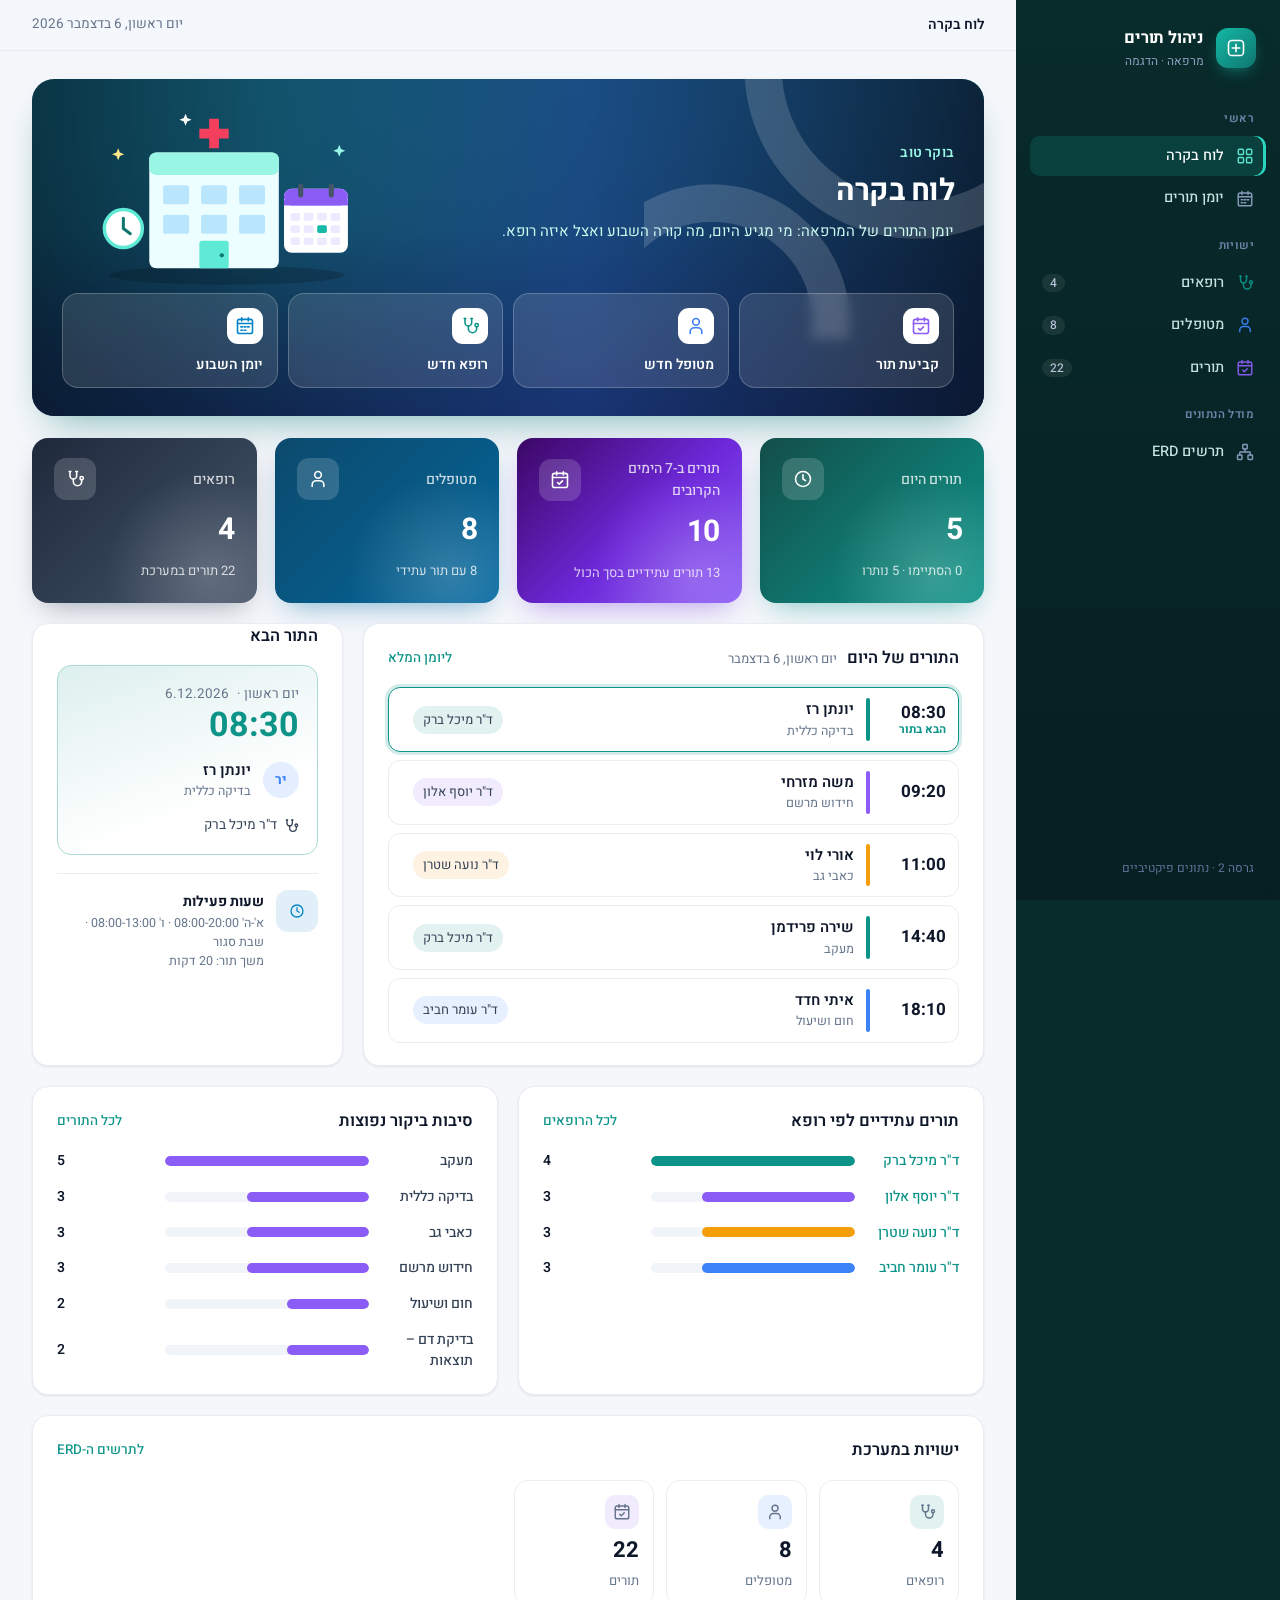
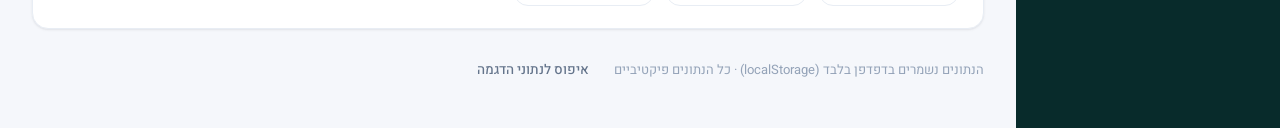
==== commit 71c2ff87: "הוספת צילומים (Unsplash) ללוח הבקרה ולעמודי הישויות Co-Authored-By: Claude Opus 5.5 <noreply@anthrop" ====
--- a/index.html
+++ b/index.html
@@ -2,13 +2,13 @@
 <html lang="he" dir="rtl">
 <head>
   <meta charset="UTF-8">
-  <meta name="app-version" content="1">
+  <meta name="app-version" content="2">
   <meta name="viewport" content="width=device-width, initial-scale=1">
   <title>ניהול תורים – מרפאה</title>
   <link rel="preconnect" href="https://fonts.googleapis.com">
   <link rel="preconnect" href="https://fonts.gstatic.com" crossorigin>
   <link href="https://fonts.googleapis.com/css2?family=Heebo:wght@400;500;600;700&display=swap" rel="stylesheet">
-  <link rel="stylesheet" href="assets/style.css?v=1">
+  <link rel="stylesheet" href="assets/style.css?v=2">
   <link rel="icon" href="data:image/svg+xml,%3Csvg xmlns='http://www.w3.org/2000/svg' viewBox='0 0 24 24'%3E%3Crect width='24' height='24' rx='6' fill='%230d9488'/%3E%3Cpath d='M12 6.5v11M6.5 12h11' stroke='white' stroke-width='2.6' stroke-linecap='round'/%3E%3C/svg%3E">
 </head>
 <body>
@@ -40,9 +40,9 @@
 </dialog>
 <div class="toast" id="toast" role="status"></div>
 
-<script src="assets/schema.js?v=1"></script>
-<script src="assets/illustrations.js?v=1"></script>
-<script src="assets/shell.js?v=1"></script>
-<script src="assets/app.js?v=1"></script>
+<script src="assets/schema.js?v=2"></script>
+<script src="assets/illustrations.js?v=2"></script>
+<script src="assets/shell.js?v=2"></script>
+<script src="assets/app.js?v=2"></script>
 </body>
 </html>
--- a/assets/style.css
+++ b/assets/style.css
@@ -625,3 +625,10 @@
 .nav-item.active{background:rgba(20,184,166,.16);box-shadow:inset -3px 0 0 #2dd4bf}
 .nav-item.active .nav-ic{color:#5eead4}
 .erd-canvas{min-height:0!important}
+/* צילום בראש כרטיס "התור הבא" */
+.next-card{padding-top:0;overflow:hidden}
+.na-photo{margin:0 -24px 16px;height:120px;position:relative}
+.na-photo::after{content:"";position:absolute;inset:0;background:linear-gradient(180deg,transparent 40%,#fff)}
+.na-img{width:100%;height:100%;object-fit:cover;opacity:0;transition:opacity .5s}.na-img.ok{opacity:1}
+.welcome.has-photo .wl-photo-wrap::after{background:linear-gradient(90deg,rgba(4,47,46,.15) 0%,rgba(4,47,46,.55) 45%,rgba(4,47,46,.88) 100%),linear-gradient(0deg,rgba(4,47,46,.75),transparent 55%)!important}
+@media (max-width:860px){.na-photo{margin:0 -18px 14px}}
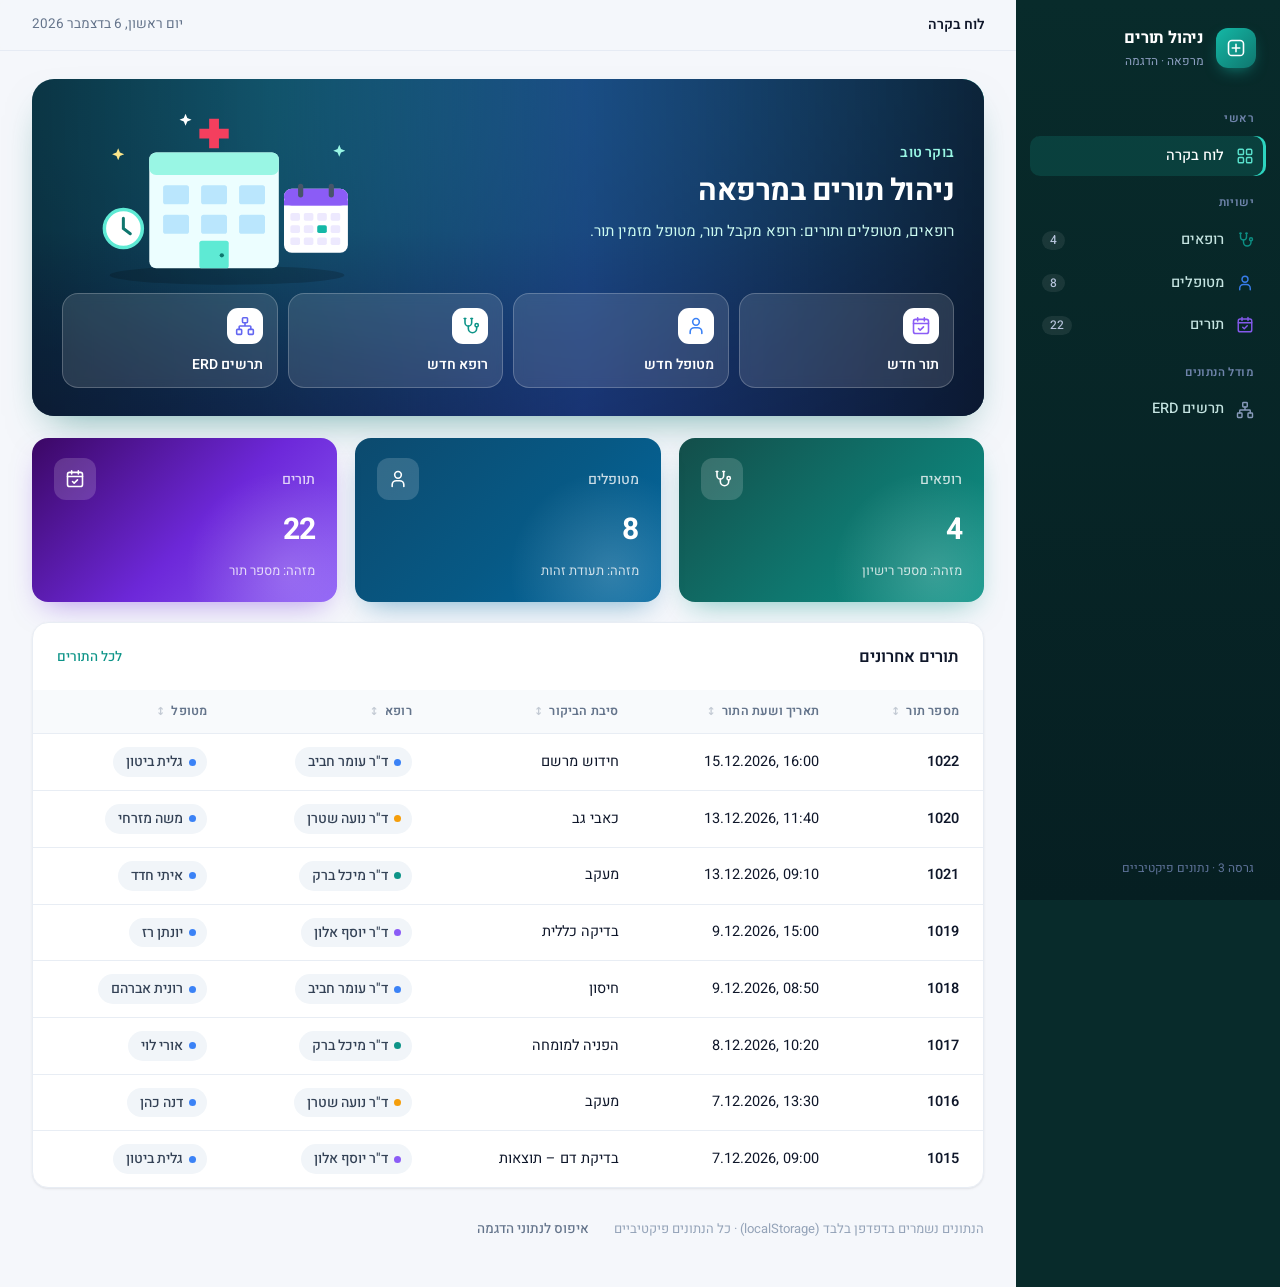
==== commit 9cc57efd: "התאמה מלאה לדרישות המסמך: הסרת יומן, שעות פעילות, חפיפות ושדה מצב Co-Authored-By: Claude Opus 5.5 <n" ====
--- a/index.html
+++ b/index.html
@@ -2,13 +2,13 @@
 <html lang="he" dir="rtl">
 <head>
   <meta charset="UTF-8">
-  <meta name="app-version" content="2">
+  <meta name="app-version" content="3">
   <meta name="viewport" content="width=device-width, initial-scale=1">
   <title>ניהול תורים – מרפאה</title>
   <link rel="preconnect" href="https://fonts.googleapis.com">
   <link rel="preconnect" href="https://fonts.gstatic.com" crossorigin>
   <link href="https://fonts.googleapis.com/css2?family=Heebo:wght@400;500;600;700&display=swap" rel="stylesheet">
-  <link rel="stylesheet" href="assets/style.css?v=2">
+  <link rel="stylesheet" href="assets/style.css?v=3">
   <link rel="icon" href="data:image/svg+xml,%3Csvg xmlns='http://www.w3.org/2000/svg' viewBox='0 0 24 24'%3E%3Crect width='24' height='24' rx='6' fill='%230d9488'/%3E%3Cpath d='M12 6.5v11M6.5 12h11' stroke='white' stroke-width='2.6' stroke-linecap='round'/%3E%3C/svg%3E">
 </head>
 <body>
@@ -40,9 +40,9 @@
 </dialog>
 <div class="toast" id="toast" role="status"></div>
 
-<script src="assets/schema.js?v=2"></script>
-<script src="assets/illustrations.js?v=2"></script>
-<script src="assets/shell.js?v=2"></script>
-<script src="assets/app.js?v=2"></script>
+<script src="assets/schema.js?v=3"></script>
+<script src="assets/illustrations.js?v=3"></script>
+<script src="assets/shell.js?v=3"></script>
+<script src="assets/app.js?v=3"></script>
 </body>
 </html>
--- a/assets/style.css
+++ b/assets/style.css
@@ -542,24 +542,7 @@
 .field input:focus,.field select:focus{border-color:#5eead4;box-shadow:0 0 0 4px rgba(13,148,136,.14)}
 a.tel{color:inherit}
 
-/* רשימת תורים */
-.appt-list{display:flex;flex-direction:column;gap:8px}
-.appt-row{display:grid;grid-template-columns:64px 4px 1fr auto auto;align-items:center;gap:12px;padding:10px 12px;border:1px solid var(--line);
-  border-radius:12px;color:var(--ink);text-decoration:none;transition:background .15s,border-color .15s}
-.appt-row:hover{background:#f8fafc;border-color:var(--line-2)}
-.appt-row .ar-time{display:flex;flex-direction:column;line-height:1.2}.appt-row .ar-time b{font-size:17px}
-.appt-row .ar-time small{font-size:11.5px;color:var(--muted)}
-.appt-row .ar-bar{align-self:stretch;border-radius:4px;background:var(--c)}
-.appt-row .ar-main{display:flex;flex-direction:column;min-width:0}
-.appt-row .ar-main .psub{white-space:nowrap;overflow:hidden;text-overflow:ellipsis}
-.appt-row .ar-doc{font-size:13px;color:var(--ink-2);background:color-mix(in srgb,var(--c) 12%,#fff);padding:4px 10px;border-radius:999px;white-space:nowrap}
-.appt-row.done{opacity:.55}
-.appt-row.next{border-color:var(--c);box-shadow:0 0 0 3px color-mix(in srgb,var(--c) 18%,transparent)}
-.appt-row.next .ar-time small{color:var(--c);font-weight:700}
-@media (max-width:620px){.appt-row{grid-template-columns:56px 4px 1fr}.appt-row .ar-doc{grid-column:3;justify-self:start}.appt-row .tag{grid-column:3;justify-self:start}}
-
 /* התור הבא */
-.next-card{display:flex;flex-direction:column}
 .next-appt{display:flex;flex-direction:column;gap:14px;padding:18px;border-radius:14px;color:var(--ink);text-decoration:none;
   background:linear-gradient(160deg,color-mix(in srgb,var(--c) 14%,#fff),#fff 70%);border:1px solid color-mix(in srgb,var(--c) 35%,#fff)}
 .next-appt.big{margin-bottom:20px;flex-direction:row;flex-wrap:wrap;align-items:center;gap:18px 34px}
@@ -568,52 +551,6 @@
 .next-appt .na-day{font-size:13.5px;color:var(--muted);display:flex;gap:8px;align-items:center;flex-wrap:wrap}
 .next-appt .na-who{display:flex;align-items:center;gap:12px}
 .next-appt .na-doc{display:flex;align-items:center;gap:6px;font-size:13.5px;color:var(--ink-2)}
-.hours{display:flex;gap:12px;align-items:flex-start;margin-top:auto;padding-top:16px;border-top:1px solid var(--line);margin-top:18px}
-.hours b{font-size:14px}
-
-/* סינון תורים */
-.seg{display:inline-flex;gap:4px;padding:4px;background:#eef2f7;border-radius:12px;margin:0 0 14px}
-.seg button{border:0;background:transparent;padding:7px 16px;border-radius:9px;font:inherit;font-size:14px;color:var(--ink-2);cursor:pointer}
-.seg button[aria-selected="true"]{background:#fff;color:var(--ink);font-weight:600;box-shadow:var(--sh-1)}
-.sel{display:flex;align-items:center;gap:8px}
-.sel select{border:1px solid var(--line-2);border-radius:10px;padding:9px 12px;background:#fff;font:inherit;min-height:42px}
-
-/* טופס – תאריך ושעה */
-.dt-row{display:flex;gap:8px;align-items:stretch}
-.dt-row input{flex:1}
-.dt-row .btn{white-space:nowrap}
-.field input[type="datetime-local"]{-webkit-appearance:none;appearance:none;min-height:44px;text-align:right}
-
-/* יומן שבועי */
-.cal-card{overflow:hidden}
-.cal-nav{display:flex;align-items:center;gap:8px;flex-wrap:wrap;padding:14px 18px;border-bottom:1px solid var(--line)}
-.cal-nav .spacer{flex:1}
-.cal-range{font-size:15px;margin-inline-start:8px}
-.cal-legend{display:flex;flex-wrap:wrap;gap:6px 14px;font-size:12.5px;color:var(--muted)}
-.cal-legend span{display:flex;align-items:center;gap:6px}.cal-legend i{width:10px;height:10px;border-radius:3px;display:inline-block}
-.cal-scroll{overflow:auto;max-height:calc(100vh - 250px);min-height:420px}
-.cal{min-width:760px}
-.cal-head{display:grid;grid-template-columns:56px repeat(6,1fr);position:sticky;top:0;z-index:3;background:#fff;border-bottom:1px solid var(--line)}
-.cal-head span{display:flex;flex-direction:column;align-items:center;padding:10px 4px;font-size:13px}
-.cal-head small{color:var(--muted)}
-.cal-head .is-today b{color:var(--primary)}.cal-head .is-today small{background:var(--primary);color:#fff;border-radius:999px;padding:0 8px}
-.cal-body{display:grid;grid-template-columns:56px repeat(6,1fr);position:relative}
-.cal-gutter span{display:block;height:var(--pxh);font-size:11.5px;color:var(--faint);text-align:center;transform:translateY(-7px)}
-.cal-gutter span:first-child{transform:none}
-.cal-col{position:relative;height:calc(var(--rows) * var(--pxh));border-inline-start:1px solid var(--line);cursor:copy;
-  background-image:repeating-linear-gradient(to bottom,transparent 0,transparent calc(var(--pxh) - 1px),var(--line) calc(var(--pxh) - 1px),var(--line) var(--pxh))}
-.cal-col.past{background-color:#fafbfc;cursor:default}
-.cal-col.is-today{background-color:color-mix(in srgb,var(--primary) 5%,#fff)}
-.cal-closed{position:absolute;inset-inline:0;bottom:0;background:repeating-linear-gradient(-45deg,#f1f5f9 0 8px,#e9eef4 8px 16px);
-  display:flex;align-items:flex-start;justify-content:center;padding-top:10px;font-size:12px;color:var(--faint);cursor:not-allowed}
-.cal-now{position:absolute;inset-inline:0;height:2px;background:#e11d48;z-index:2}
-.cal-now::before{content:"";position:absolute;inset-inline-start:-5px;top:-4px;width:10px;height:10px;border-radius:50%;background:#e11d48}
-.cal-ev{position:absolute;inset-inline:4px;z-index:1;border-radius:7px;padding:2px 8px;font-size:12px;line-height:1.35;overflow:hidden;white-space:nowrap;text-overflow:ellipsis;
-  background:color-mix(in srgb,var(--c) 16%,#fff);border-inline-start:3px solid var(--c);color:var(--ink);text-decoration:none;cursor:pointer}
-.cal-ev:hover{background:color-mix(in srgb,var(--c) 26%,#fff);z-index:2}
-.cal-ev b{color:color-mix(in srgb,var(--c) 75%,#000)}
-.cal-ev.done{opacity:.55}
-
 /* ERD – עובדות שהוצאו */
 .excl{display:flex;gap:14px;align-items:flex-start;padding:14px 16px;border:1px dashed #fda4af;background:#fff7f8;border-radius:12px}
 .excl+.excl{margin-top:10px}
@@ -625,10 +562,9 @@
 .nav-item.active{background:rgba(20,184,166,.16);box-shadow:inset -3px 0 0 #2dd4bf}
 .nav-item.active .nav-ic{color:#5eead4}
 .erd-canvas{min-height:0!important}
-/* צילום בראש כרטיס "התור הבא" */
-.next-card{padding-top:0;overflow:hidden}
-.na-photo{margin:0 -24px 16px;height:120px;position:relative}
-.na-photo::after{content:"";position:absolute;inset:0;background:linear-gradient(180deg,transparent 40%,#fff)}
-.na-img{width:100%;height:100%;object-fit:cover;opacity:0;transition:opacity .5s}.na-img.ok{opacity:1}
-.welcome.has-photo .wl-photo-wrap::after{background:linear-gradient(90deg,rgba(4,47,46,.15) 0%,rgba(4,47,46,.55) 45%,rgba(4,47,46,.88) 100%),linear-gradient(0deg,rgba(4,47,46,.75),transparent 55%)!important}
-@media (max-width:860px){.na-photo{margin:0 -18px 14px}}
+.welcome.has-photo .wl-photo-wrap::after{background:linear-gradient(90deg,rgba(4,47,46,.05) 0%,rgba(4,47,46,.35) 50%,rgba(4,47,46,.78) 100%),linear-gradient(0deg,rgba(4,47,46,.6),transparent 50%)!important}
+
+.kpis.k3{grid-template-columns:repeat(3,minmax(0,1fr))}
+@media (max-width:900px){.kpis.k3{grid-template-columns:1fr}}
+.kpi.hero.k-teal2{background:linear-gradient(135deg,#134e4a 0%,#0f766e 55%,#0d9488 100%);box-shadow:0 12px 30px -12px rgba(13,148,136,.55)}
+.field input[type="datetime-local"]{-webkit-appearance:none;appearance:none;min-height:44px;text-align:right}
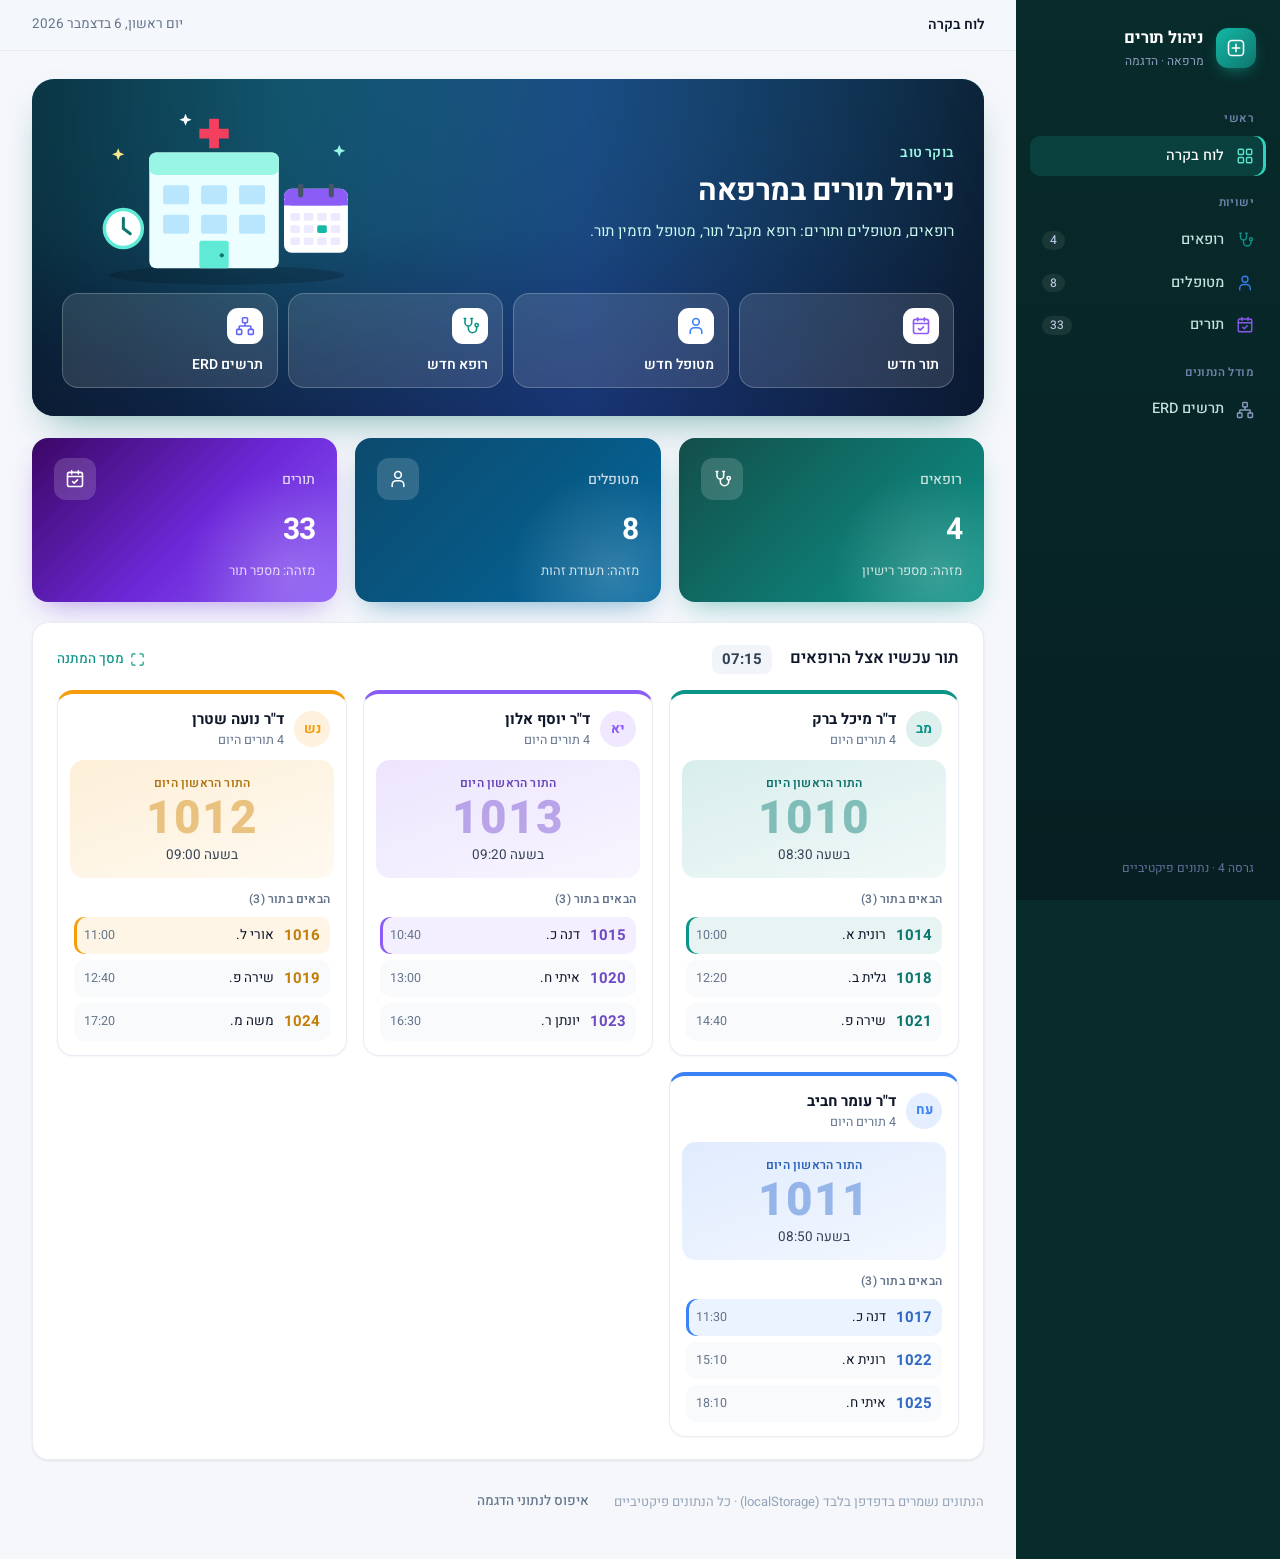
==== commit 08d508e5: "לוח תורים בסגנון Qflow בעמוד הראשי ומסך המתנה; צילום ראשי ללא שילוט Co-Authored-By: Claude Opus 5.5 " ====
--- a/index.html
+++ b/index.html
@@ -2,13 +2,13 @@
 <html lang="he" dir="rtl">
 <head>
   <meta charset="UTF-8">
-  <meta name="app-version" content="3">
+  <meta name="app-version" content="4">
   <meta name="viewport" content="width=device-width, initial-scale=1">
   <title>ניהול תורים – מרפאה</title>
   <link rel="preconnect" href="https://fonts.googleapis.com">
   <link rel="preconnect" href="https://fonts.gstatic.com" crossorigin>
   <link href="https://fonts.googleapis.com/css2?family=Heebo:wght@400;500;600;700&display=swap" rel="stylesheet">
-  <link rel="stylesheet" href="assets/style.css?v=3">
+  <link rel="stylesheet" href="assets/style.css?v=4">
   <link rel="icon" href="data:image/svg+xml,%3Csvg xmlns='http://www.w3.org/2000/svg' viewBox='0 0 24 24'%3E%3Crect width='24' height='24' rx='6' fill='%230d9488'/%3E%3Cpath d='M12 6.5v11M6.5 12h11' stroke='white' stroke-width='2.6' stroke-linecap='round'/%3E%3C/svg%3E">
 </head>
 <body>
@@ -40,9 +40,9 @@
 </dialog>
 <div class="toast" id="toast" role="status"></div>
 
-<script src="assets/schema.js?v=3"></script>
-<script src="assets/illustrations.js?v=3"></script>
-<script src="assets/shell.js?v=3"></script>
-<script src="assets/app.js?v=3"></script>
+<script src="assets/schema.js?v=4"></script>
+<script src="assets/illustrations.js?v=4"></script>
+<script src="assets/shell.js?v=4"></script>
+<script src="assets/app.js?v=4"></script>
 </body>
 </html>
--- a/assets/style.css
+++ b/assets/style.css
@@ -568,3 +568,47 @@
 @media (max-width:900px){.kpis.k3{grid-template-columns:1fr}}
 .kpi.hero.k-teal2{background:linear-gradient(135deg,#134e4a 0%,#0f766e 55%,#0d9488 100%);box-shadow:0 12px 30px -12px rgba(13,148,136,.55)}
 .field input[type="datetime-local"]{-webkit-appearance:none;appearance:none;min-height:44px;text-align:right}
+
+/* =====================================================================
+   לוח תורים בסגנון Qflow
+   ===================================================================== */
+.q-card .card-head{flex-wrap:wrap}
+.q-clock{font-size:15px;font-weight:700;color:var(--ink-2);background:#f1f5f9;border-radius:8px;padding:3px 10px;margin-inline-start:8px}
+.q-card .more{display:inline-flex;align-items:center;gap:6px}
+.q-grid{display:grid;grid-template-columns:repeat(auto-fill,minmax(250px,1fr));gap:16px}
+.q-doc{border:1px solid var(--line);border-radius:16px;overflow:hidden;background:#fff;display:flex;flex-direction:column;
+  box-shadow:0 1px 2px rgba(15,23,42,.04);border-top:4px solid var(--c)}
+.q-head{display:flex;align-items:center;gap:10px;padding:14px 16px 10px;color:var(--ink);text-decoration:none}
+.q-head b{display:block;font-size:15px}.q-head small{display:block;font-size:12.5px;color:var(--muted)}
+.q-now{margin:0 12px;border-radius:14px;padding:14px 12px 12px;text-align:center;display:flex;flex-direction:column;align-items:center;gap:2px;
+  background:linear-gradient(160deg,color-mix(in srgb,var(--c) 16%,#fff),color-mix(in srgb,var(--c) 6%,#fff))}
+.q-lbl{font-size:12px;font-weight:600;letter-spacing:.2px;color:color-mix(in srgb,var(--c) 70%,#0f172a)}
+.q-num{font-size:46px;line-height:1.05;font-weight:800;color:color-mix(in srgb,var(--c) 85%,#000);text-decoration:none;letter-spacing:1px}
+.q-num.dim{opacity:.45}
+.q-who{font-size:13.5px;color:var(--ink-2)}
+.q-next{padding:12px 16px 14px;display:flex;flex-direction:column;gap:8px}
+.q-next .q-lbl{color:var(--muted)}
+.q-next ol{list-style:none;margin:0;padding:0;display:flex;flex-direction:column;gap:6px}
+.q-next li a{display:grid;grid-template-columns:auto 1fr auto;gap:10px;align-items:center;padding:7px 10px;border-radius:10px;background:#f8fafc;color:var(--ink);text-decoration:none;font-size:13.5px}
+.q-next li a:hover{background:#f1f5f9}
+.q-next li b{font-size:15px;color:color-mix(in srgb,var(--c) 80%,#000)}
+.q-next li .t{color:var(--muted);font-size:12.5px}
+.q-next li:first-child a{background:color-mix(in srgb,var(--c) 10%,#fff);box-shadow:inset 3px 0 0 var(--c)}
+.q-empty{font-size:13px;color:var(--faint);padding:6px 0}
+
+/* מסך המתנה */
+body.q-screen .sidebar,body.q-screen .header,body.q-screen .scrim{display:none!important}
+body.q-screen .main{margin:0!important;width:100%}
+body.q-screen .content{max-width:none;padding:24px}
+body.q-screen{background:#062a2a}
+.q-wall-head{display:flex;align-items:center;gap:12px;margin-bottom:22px;color:#fff;flex-wrap:wrap}
+.q-wall-head h1{margin:0;font-size:28px}
+.q-wall-head .spacer{flex:1}
+.q-wall-head .q-clock{font-size:24px;background:rgba(255,255,255,.1);color:#fff;padding:4px 14px}
+.q-grid.big{grid-template-columns:repeat(auto-fill,minmax(300px,1fr));gap:20px}
+.q-grid.big .q-doc{border:0;border-top:6px solid var(--c)}
+.q-grid.big .q-num{font-size:72px}
+.q-grid.big .q-head b{font-size:18px}
+.q-grid.big .q-next li a{font-size:16px;padding:10px 12px}.q-grid.big .q-next li b{font-size:18px}
+body.q-screen .app{grid-template-columns:1fr;background:none}
+.q-next li a span{white-space:nowrap;overflow:hidden;text-overflow:ellipsis}
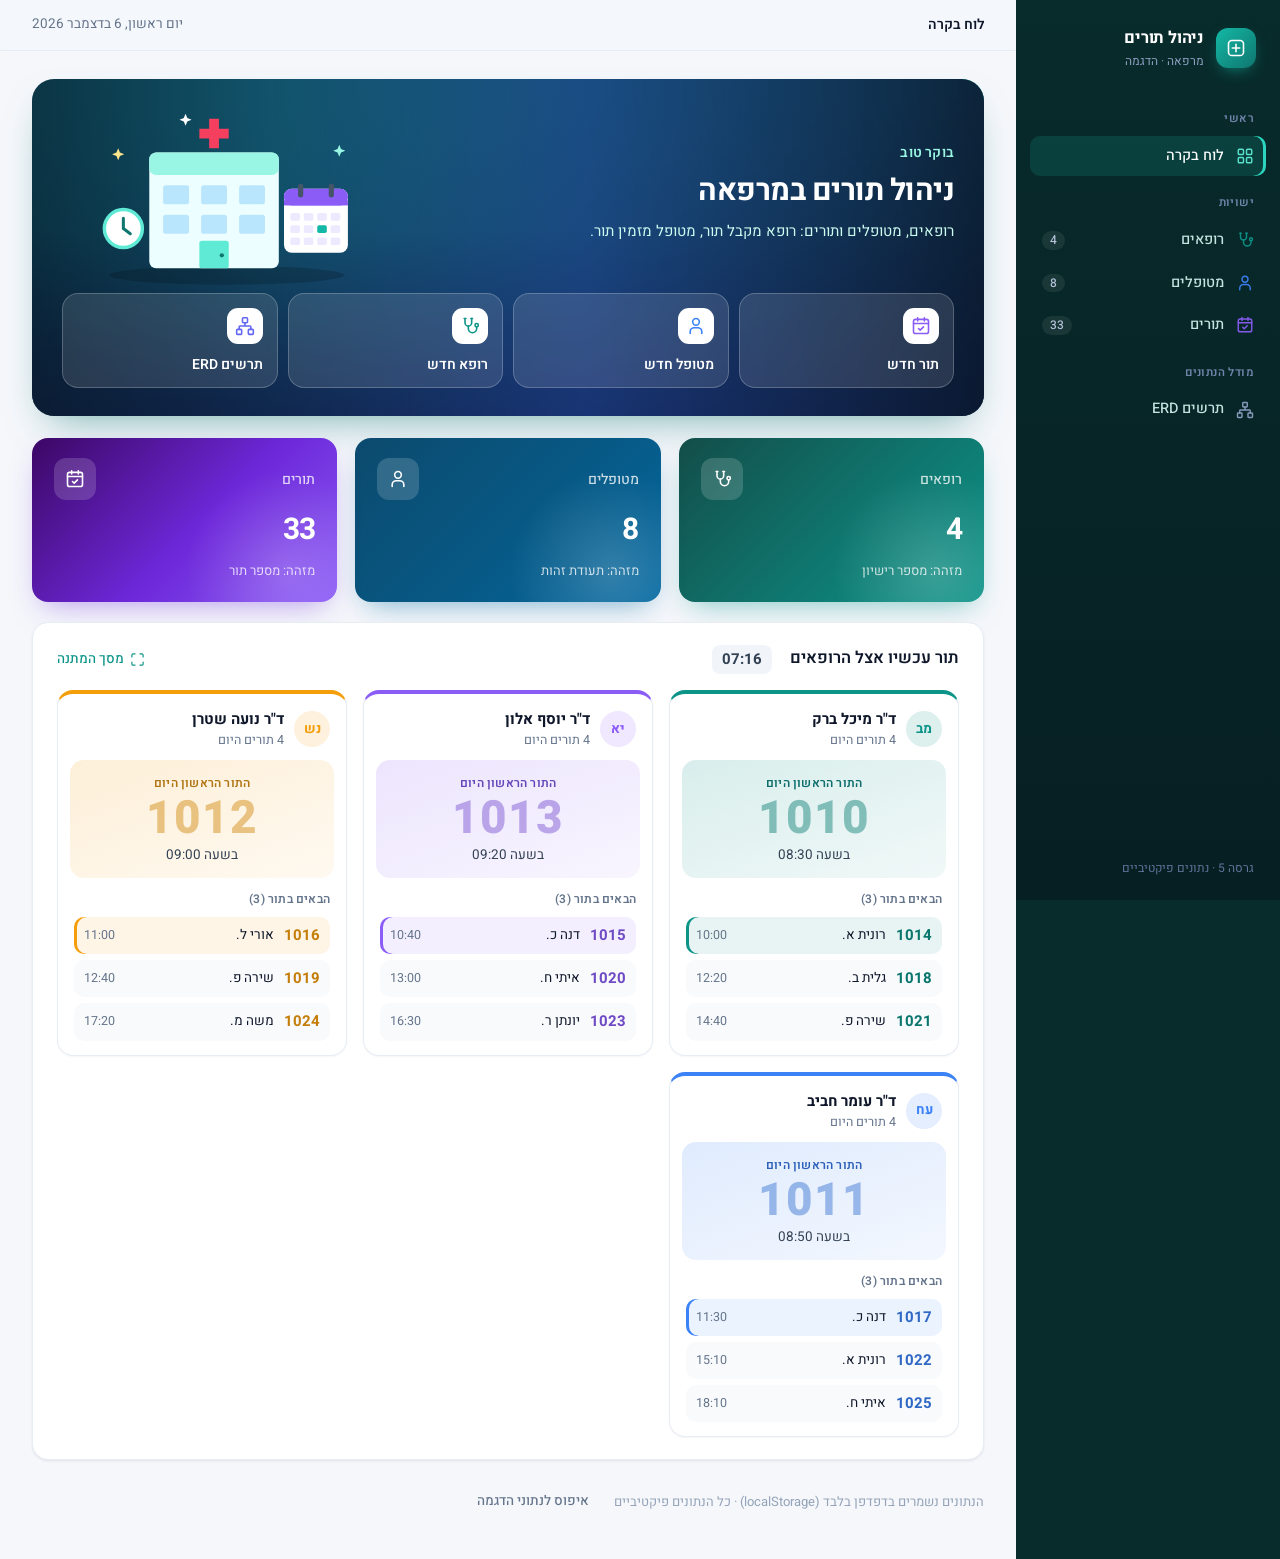
==== commit 4f95b9c5: "לוח תורים: כותרת אחידה 'תור נוכחי' Co-Authored-By: Claude Opus 5.5 <noreply@anthropic.com> Claude-Se" ====
--- a/index.html
+++ b/index.html
@@ -2,13 +2,13 @@
 <html lang="he" dir="rtl">
 <head>
   <meta charset="UTF-8">
-  <meta name="app-version" content="4">
+  <meta name="app-version" content="5">
   <meta name="viewport" content="width=device-width, initial-scale=1">
   <title>ניהול תורים – מרפאה</title>
   <link rel="preconnect" href="https://fonts.googleapis.com">
   <link rel="preconnect" href="https://fonts.gstatic.com" crossorigin>
   <link href="https://fonts.googleapis.com/css2?family=Heebo:wght@400;500;600;700&display=swap" rel="stylesheet">
-  <link rel="stylesheet" href="assets/style.css?v=4">
+  <link rel="stylesheet" href="assets/style.css?v=5">
   <link rel="icon" href="data:image/svg+xml,%3Csvg xmlns='http://www.w3.org/2000/svg' viewBox='0 0 24 24'%3E%3Crect width='24' height='24' rx='6' fill='%230d9488'/%3E%3Cpath d='M12 6.5v11M6.5 12h11' stroke='white' stroke-width='2.6' stroke-linecap='round'/%3E%3C/svg%3E">
 </head>
 <body>
@@ -40,9 +40,9 @@
 </dialog>
 <div class="toast" id="toast" role="status"></div>
 
-<script src="assets/schema.js?v=4"></script>
-<script src="assets/illustrations.js?v=4"></script>
-<script src="assets/shell.js?v=4"></script>
-<script src="assets/app.js?v=4"></script>
+<script src="assets/schema.js?v=5"></script>
+<script src="assets/illustrations.js?v=5"></script>
+<script src="assets/shell.js?v=5"></script>
+<script src="assets/app.js?v=5"></script>
 </body>
 </html>
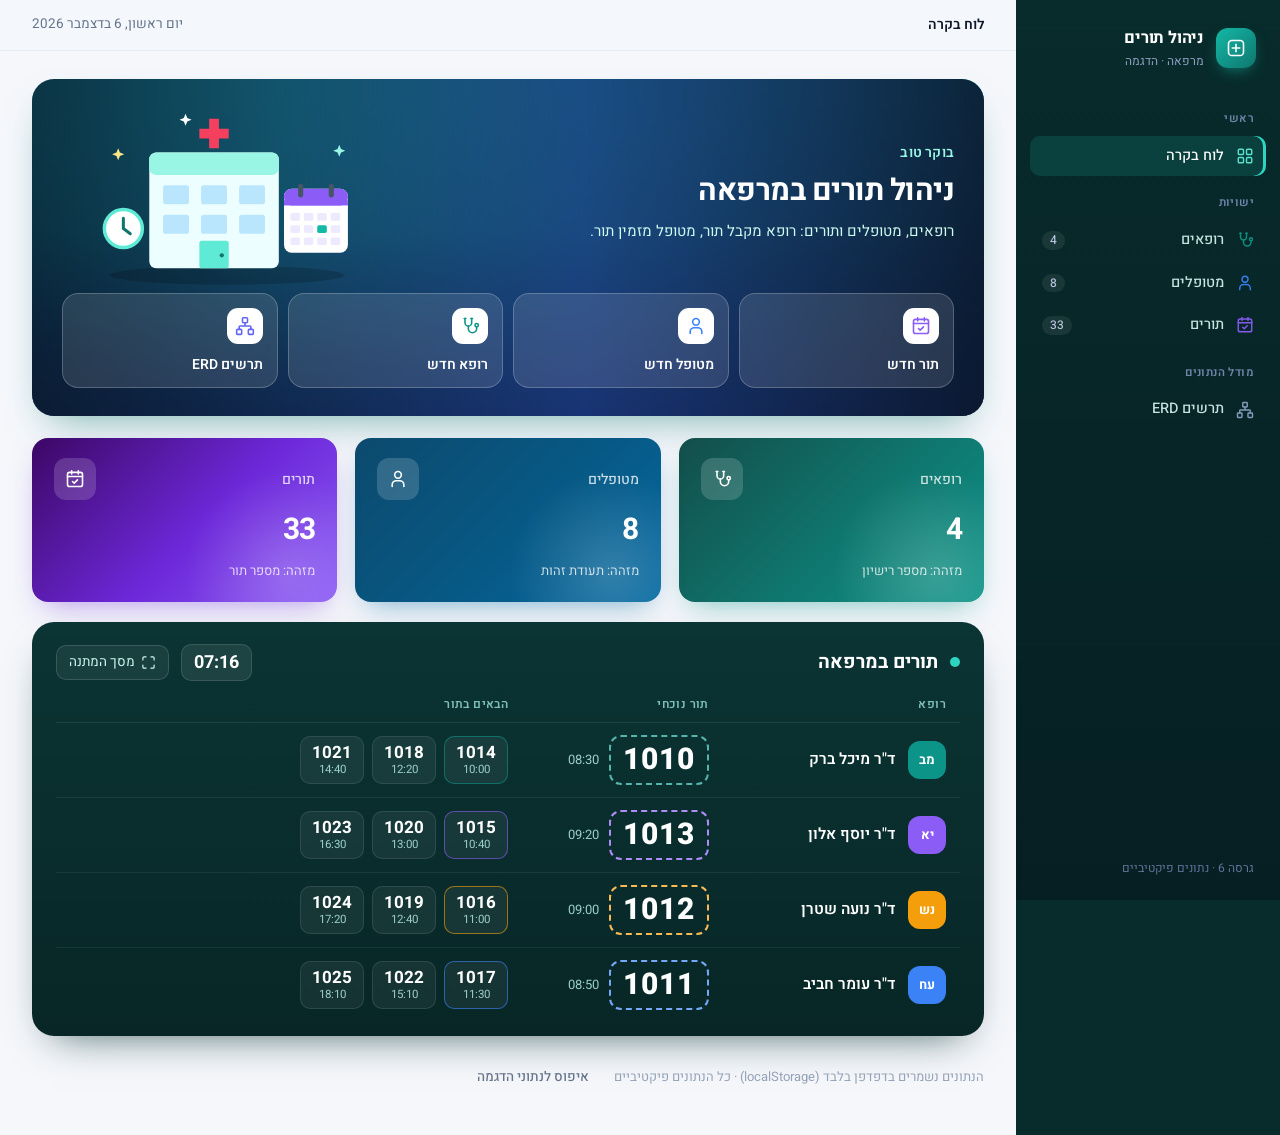
==== commit ded2b1d7: "עיצוב מחדש של לוח התורים בסגנון מסך Qflow Co-Authored-By: Claude Opus 5.5 <noreply@anthropic.com> Cl" ====
--- a/index.html
+++ b/index.html
@@ -2,13 +2,13 @@
 <html lang="he" dir="rtl">
 <head>
   <meta charset="UTF-8">
-  <meta name="app-version" content="5">
+  <meta name="app-version" content="6">
   <meta name="viewport" content="width=device-width, initial-scale=1">
   <title>ניהול תורים – מרפאה</title>
   <link rel="preconnect" href="https://fonts.googleapis.com">
   <link rel="preconnect" href="https://fonts.gstatic.com" crossorigin>
   <link href="https://fonts.googleapis.com/css2?family=Heebo:wght@400;500;600;700&display=swap" rel="stylesheet">
-  <link rel="stylesheet" href="assets/style.css?v=5">
+  <link rel="stylesheet" href="assets/style.css?v=6">
   <link rel="icon" href="data:image/svg+xml,%3Csvg xmlns='http://www.w3.org/2000/svg' viewBox='0 0 24 24'%3E%3Crect width='24' height='24' rx='6' fill='%230d9488'/%3E%3Cpath d='M12 6.5v11M6.5 12h11' stroke='white' stroke-width='2.6' stroke-linecap='round'/%3E%3C/svg%3E">
 </head>
 <body>
@@ -40,9 +40,9 @@
 </dialog>
 <div class="toast" id="toast" role="status"></div>
 
-<script src="assets/schema.js?v=5"></script>
-<script src="assets/illustrations.js?v=5"></script>
-<script src="assets/shell.js?v=5"></script>
-<script src="assets/app.js?v=5"></script>
+<script src="assets/schema.js?v=6"></script>
+<script src="assets/illustrations.js?v=6"></script>
+<script src="assets/shell.js?v=6"></script>
+<script src="assets/app.js?v=6"></script>
 </body>
 </html>
--- a/assets/style.css
+++ b/assets/style.css
@@ -570,45 +570,64 @@
 .field input[type="datetime-local"]{-webkit-appearance:none;appearance:none;min-height:44px;text-align:right}
 
 /* =====================================================================
-   לוח תורים בסגנון Qflow
+   לוח תורים בסגנון מסך Qflow
    ===================================================================== */
-.q-card .card-head{flex-wrap:wrap}
-.q-clock{font-size:15px;font-weight:700;color:var(--ink-2);background:#f1f5f9;border-radius:8px;padding:3px 10px;margin-inline-start:8px}
-.q-card .more{display:inline-flex;align-items:center;gap:6px}
-.q-grid{display:grid;grid-template-columns:repeat(auto-fill,minmax(250px,1fr));gap:16px}
-.q-doc{border:1px solid var(--line);border-radius:16px;overflow:hidden;background:#fff;display:flex;flex-direction:column;
-  box-shadow:0 1px 2px rgba(15,23,42,.04);border-top:4px solid var(--c)}
-.q-head{display:flex;align-items:center;gap:10px;padding:14px 16px 10px;color:var(--ink);text-decoration:none}
-.q-head b{display:block;font-size:15px}.q-head small{display:block;font-size:12.5px;color:var(--muted)}
-.q-now{margin:0 12px;border-radius:14px;padding:14px 12px 12px;text-align:center;display:flex;flex-direction:column;align-items:center;gap:2px;
-  background:linear-gradient(160deg,color-mix(in srgb,var(--c) 16%,#fff),color-mix(in srgb,var(--c) 6%,#fff))}
-.q-lbl{font-size:12px;font-weight:600;letter-spacing:.2px;color:color-mix(in srgb,var(--c) 70%,#0f172a)}
-.q-num{font-size:46px;line-height:1.05;font-weight:800;color:color-mix(in srgb,var(--c) 85%,#000);text-decoration:none;letter-spacing:1px}
-.q-num.dim{opacity:.45}
-.q-who{font-size:13.5px;color:var(--ink-2)}
-.q-next{padding:12px 16px 14px;display:flex;flex-direction:column;gap:8px}
-.q-next .q-lbl{color:var(--muted)}
-.q-next ol{list-style:none;margin:0;padding:0;display:flex;flex-direction:column;gap:6px}
-.q-next li a{display:grid;grid-template-columns:auto 1fr auto;gap:10px;align-items:center;padding:7px 10px;border-radius:10px;background:#f8fafc;color:var(--ink);text-decoration:none;font-size:13.5px}
-.q-next li a:hover{background:#f1f5f9}
-.q-next li b{font-size:15px;color:color-mix(in srgb,var(--c) 80%,#000)}
-.q-next li .t{color:var(--muted);font-size:12.5px}
-.q-next li:first-child a{background:color-mix(in srgb,var(--c) 10%,#fff);box-shadow:inset 3px 0 0 var(--c)}
-.q-empty{font-size:13px;color:var(--faint);padding:6px 0}
-
+.qb-panel{background:linear-gradient(180deg,#0b3434 0%,#082626 100%);border-radius:22px;padding:22px 24px 14px;margin-bottom:20px;color:#e6fffb;
+  box-shadow:0 18px 40px -22px rgba(4,47,46,.8)}
+.qb-top{display:flex;align-items:center;gap:12px;margin-bottom:14px}
+.qb-top h2{margin:0;font-size:19px;color:#fff}
+.qb-top .spacer{flex:1}
+.qb-dot{width:10px;height:10px;border-radius:50%;background:#2dd4bf;box-shadow:0 0 0 0 rgba(45,212,191,.7);animation:qbPulse 2s infinite}
+@keyframes qbPulse{70%{box-shadow:0 0 0 10px rgba(45,212,191,0)}100%{box-shadow:0 0 0 0 rgba(45,212,191,0)}}
+.qb-clock{font-size:18px;font-weight:700;color:#fff;background:rgba(255,255,255,.08);border:1px solid rgba(255,255,255,.12);border-radius:10px;padding:4px 12px}
+.qb-btn{display:inline-flex;align-items:center;gap:6px;font:inherit;font-size:13.5px;color:#ccfbf1;background:rgba(255,255,255,.06);border:1px solid rgba(255,255,255,.14);
+  border-radius:10px;padding:6px 12px;cursor:pointer;text-decoration:none}
+.qb-btn:hover{background:rgba(255,255,255,.12)}
+.qb{--colD:minmax(170px,1.2fr);--colC:minmax(150px,1fr);display:flex;flex-direction:column}
+.qb-headrow,.qb-row{display:grid;grid-template-columns:var(--colD) var(--colC) 2.4fr;align-items:center;gap:18px}
+.qb-headrow{padding:0 14px 8px;font-size:12px;font-weight:600;letter-spacing:.4px;color:#7fbfb8;border-bottom:1px solid rgba(255,255,255,.08)}
+.qb-row{padding:12px 14px;border-bottom:1px solid rgba(255,255,255,.07)}
+.qb-row:last-child{border-bottom:0}
+.qb-doc{display:flex;align-items:center;gap:12px;color:#fff;text-decoration:none;min-width:0}
+.qb-av{flex:none;width:38px;height:38px;border-radius:12px;display:grid;place-items:center;font-size:13px;font-weight:700;color:#fff;background:var(--c)}
+.qb-name{font-size:15.5px;font-weight:600;white-space:nowrap;overflow:hidden;text-overflow:ellipsis}
+.qb-cur{display:flex;align-items:center;gap:10px}
+.qb-num{display:inline-block;min-width:96px;text-align:center;font-size:30px;font-weight:800;letter-spacing:1px;line-height:1;padding:10px 14px;border-radius:12px;
+  color:#fff;background:var(--c);text-decoration:none;box-shadow:0 8px 20px -10px var(--c)}
+.qb-num.wait{background:transparent;color:#fff;border:2px dashed color-mix(in srgb,var(--c) 70%,#fff);box-shadow:none;padding:8px 12px}
+.qb-num.none{background:rgba(255,255,255,.06);color:#5e8f8a;box-shadow:none}
+.qb-time{font-size:13px;color:#9ccfc9}
+.qb-next{display:flex;gap:8px;flex-wrap:wrap}
+.qb-chip{display:flex;flex-direction:column;align-items:center;min-width:64px;padding:6px 10px;border-radius:10px;background:rgba(255,255,255,.06);
+  border:1px solid rgba(255,255,255,.1);color:#fff;text-decoration:none;line-height:1.2}
+.qb-chip:hover{background:rgba(255,255,255,.12)}
+.qb-chip b{font-size:17px}
+.qb-chip small{font-size:11.5px;color:#9ccfc9}
+.qb-chip:first-child{border-color:color-mix(in srgb,var(--c) 60%,transparent)}
+.qb-none,.qb-empty{font-size:13.5px;color:#5e8f8a}
+@media (max-width:760px){
+  .qb-panel{padding:18px 14px 8px;border-radius:18px}
+  .qb-headrow{display:none}
+  .qb-row{grid-template-columns:1fr auto;grid-template-areas:"doc cur" "next next";gap:10px 12px;padding:12px 4px}
+  .qb-doc{grid-area:doc}.qb-cur{grid-area:cur}.qb-next{grid-area:next}
+  .qb-num{min-width:78px;font-size:24px;padding:8px 10px}
+  .qb-top .qb-btn{padding:6px 9px}
+}
 /* מסך המתנה */
 body.q-screen .sidebar,body.q-screen .header,body.q-screen .scrim{display:none!important}
+body.q-screen .app{grid-template-columns:1fr;background:none}
 body.q-screen .main{margin:0!important;width:100%}
 body.q-screen .content{max-width:none;padding:24px}
-body.q-screen{background:#062a2a}
-.q-wall-head{display:flex;align-items:center;gap:12px;margin-bottom:22px;color:#fff;flex-wrap:wrap}
-.q-wall-head h1{margin:0;font-size:28px}
-.q-wall-head .spacer{flex:1}
-.q-wall-head .q-clock{font-size:24px;background:rgba(255,255,255,.1);color:#fff;padding:4px 14px}
-.q-grid.big{grid-template-columns:repeat(auto-fill,minmax(300px,1fr));gap:20px}
-.q-grid.big .q-doc{border:0;border-top:6px solid var(--c)}
-.q-grid.big .q-num{font-size:72px}
-.q-grid.big .q-head b{font-size:18px}
-.q-grid.big .q-next li a{font-size:16px;padding:10px 12px}.q-grid.big .q-next li b{font-size:18px}
-body.q-screen .app{grid-template-columns:1fr;background:none}
-.q-next li a span{white-space:nowrap;overflow:hidden;text-overflow:ellipsis}
+body.q-screen{background:#062020}
+.qb-panel.wall{background:none;box-shadow:none;padding:0}
+.qb-panel.wall .qb-top h2{font-size:30px}
+.qb-panel.wall .qb-clock{font-size:26px}
+.qb.big .qb-headrow{font-size:15px;padding-bottom:12px}
+.qb.big .qb-row{padding:20px 14px}
+.qb.big .qb-name{font-size:22px}.qb.big .qb-av{width:52px;height:52px;font-size:17px;border-radius:16px}
+.qb.big .qb-num{font-size:52px;min-width:150px;padding:14px 20px}
+.qb.big .qb-time{font-size:17px}
+.qb.big .qb-chip{min-width:88px;padding:10px 14px}.qb.big .qb-chip b{font-size:24px}.qb.big .qb-chip small{font-size:14px}
+
+.qb-top h2,.qb-btn{white-space:nowrap}
+@media (max-width:420px){.qb-top{flex-wrap:wrap;row-gap:10px}.qb-top .spacer{flex-basis:100%;height:0}}
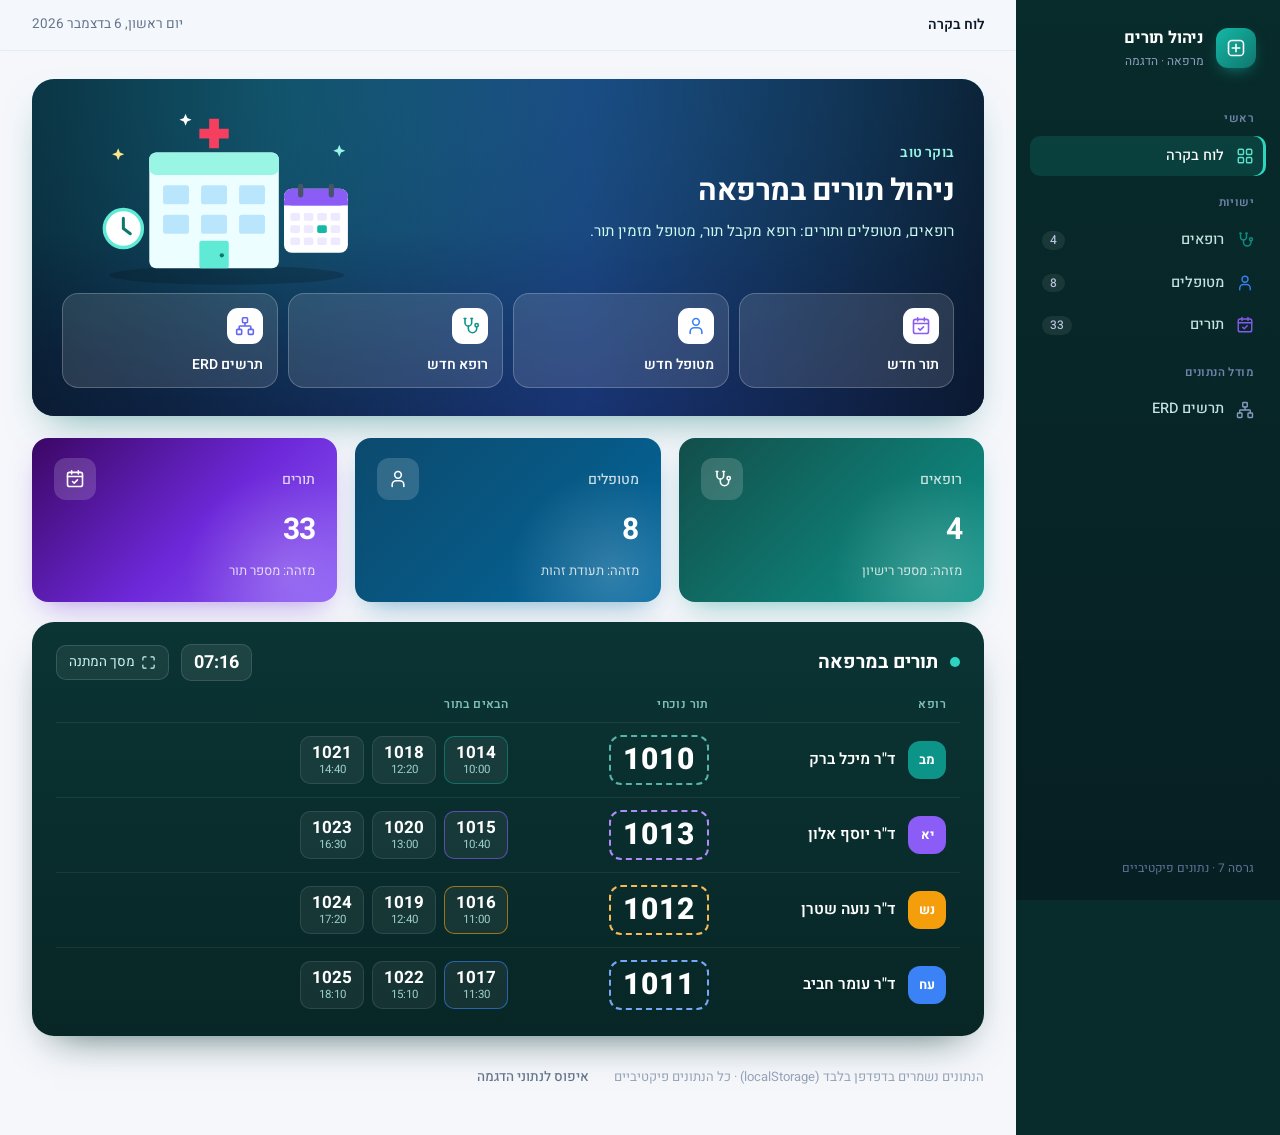
==== commit baa91958: "לוח תורים: הסרת השעה שליד המספר הנוכחי Co-Authored-By: Claude Opus 5.5 <noreply@anthropic.com> Claud" ====
--- a/index.html
+++ b/index.html
@@ -2,13 +2,13 @@
 <html lang="he" dir="rtl">
 <head>
   <meta charset="UTF-8">
-  <meta name="app-version" content="6">
+  <meta name="app-version" content="7">
   <meta name="viewport" content="width=device-width, initial-scale=1">
   <title>ניהול תורים – מרפאה</title>
   <link rel="preconnect" href="https://fonts.googleapis.com">
   <link rel="preconnect" href="https://fonts.gstatic.com" crossorigin>
   <link href="https://fonts.googleapis.com/css2?family=Heebo:wght@400;500;600;700&display=swap" rel="stylesheet">
-  <link rel="stylesheet" href="assets/style.css?v=6">
+  <link rel="stylesheet" href="assets/style.css?v=7">
   <link rel="icon" href="data:image/svg+xml,%3Csvg xmlns='http://www.w3.org/2000/svg' viewBox='0 0 24 24'%3E%3Crect width='24' height='24' rx='6' fill='%230d9488'/%3E%3Cpath d='M12 6.5v11M6.5 12h11' stroke='white' stroke-width='2.6' stroke-linecap='round'/%3E%3C/svg%3E">
 </head>
 <body>
@@ -40,9 +40,9 @@
 </dialog>
 <div class="toast" id="toast" role="status"></div>
 
-<script src="assets/schema.js?v=6"></script>
-<script src="assets/illustrations.js?v=6"></script>
-<script src="assets/shell.js?v=6"></script>
-<script src="assets/app.js?v=6"></script>
+<script src="assets/schema.js?v=7"></script>
+<script src="assets/illustrations.js?v=7"></script>
+<script src="assets/shell.js?v=7"></script>
+<script src="assets/app.js?v=7"></script>
 </body>
 </html>
